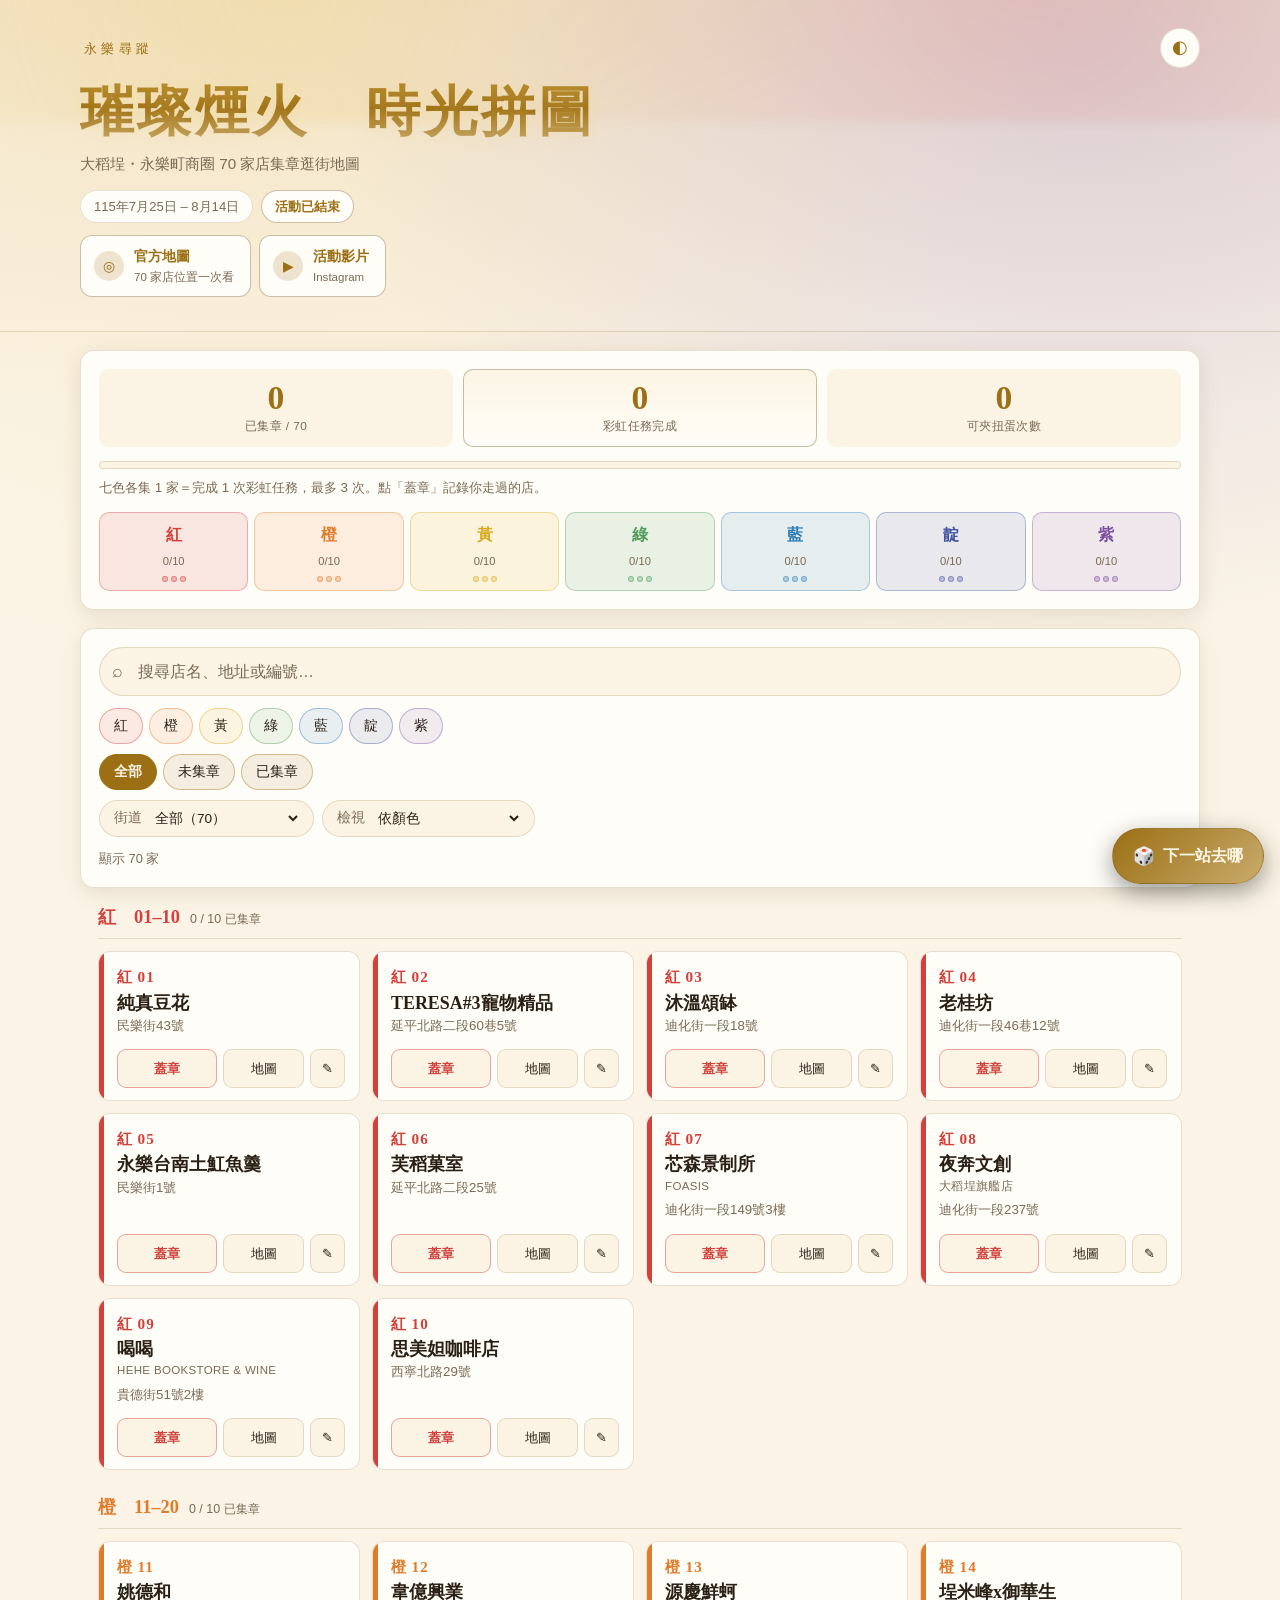
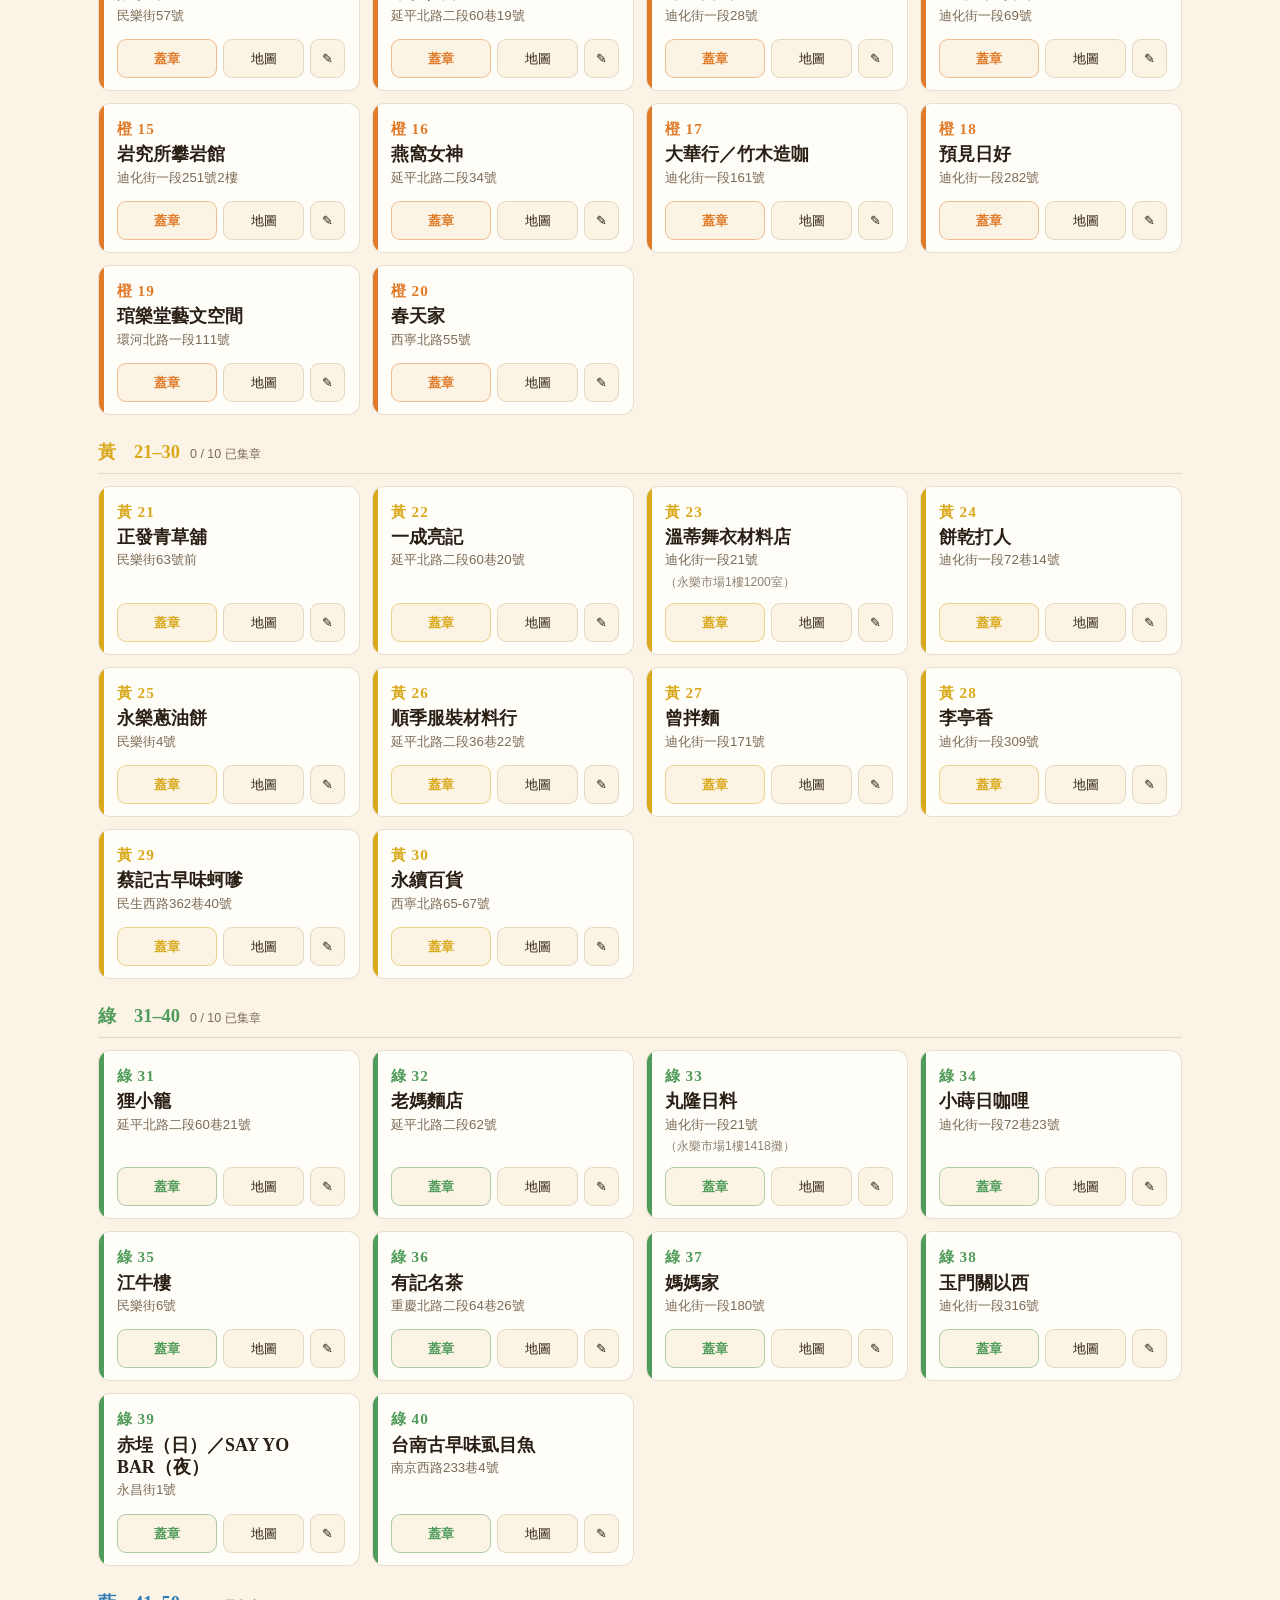
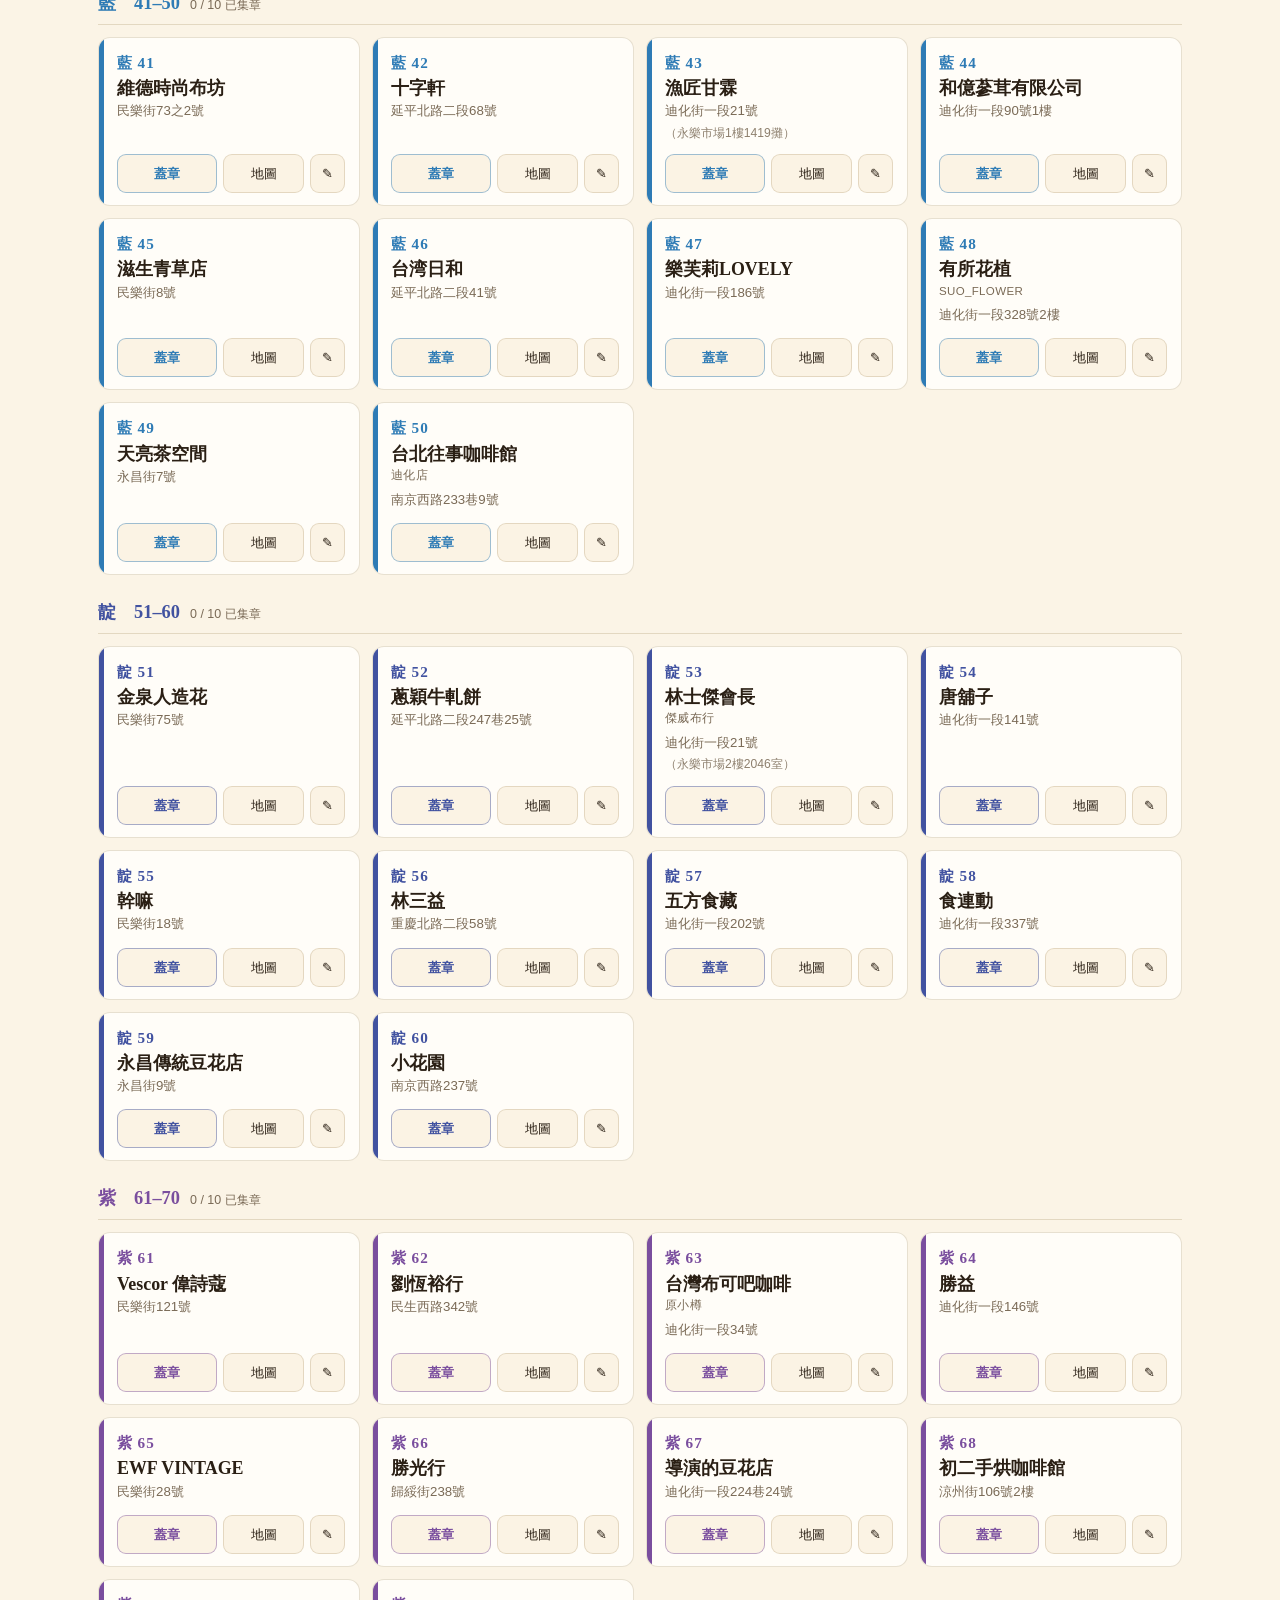
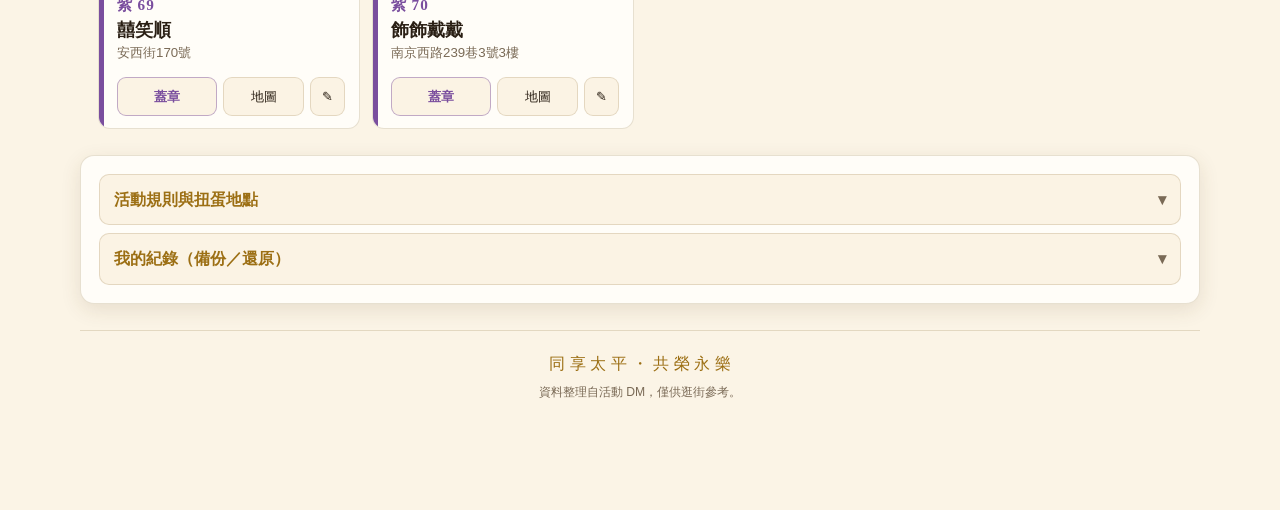
==== index.html @ d5e0bc5a "Add files via upload" ====
<!doctype html>
<html lang="zh-Hant">
<head>
<meta charset="utf-8">
<meta name="viewport" content="width=device-width, initial-scale=1, viewport-fit=cover">
<title>璀璨煙火・時光拼圖｜大稻埕永樂町逛街地圖</title>
<meta name="description" content="永樂町商圈「璀璨煙火・時光拼圖」70 家店集章活動的逛街助手：依顏色與街道找店、規劃路線、記錄集章進度與彩虹任務。">
<meta name="theme-color" content="#101736">
<link rel="manifest" href="manifest.json">
<link rel="icon" href="icons/icon-192.png" sizes="192x192" type="image/png">
<link rel="apple-touch-icon" href="icons/apple-touch-icon.png">
<meta name="apple-mobile-web-app-capable" content="yes">
<meta name="apple-mobile-web-app-title" content="永樂逛街">
<meta name="apple-mobile-web-app-status-bar-style" content="black-translucent">
<link rel="stylesheet" href="styles.css">
</head>
<body>

<a class="skip-link" href="#board">跳到店家列表</a>

<header class="hero">
  <div class="hero__glow" aria-hidden="true"></div>
  <div class="hero__inner">
    <div class="hero__top">
      <p class="hero__kicker" id="kicker">永樂尋蹤</p>
      <button class="icon-btn" id="themeToggle" type="button" aria-label="切換亮／暗色">
        <span class="icon-btn__glyph" aria-hidden="true">◐</span>
      </button>
    </div>

    <h1 class="hero__title">璀璨煙火<span class="hero__dot">・</span>時光拼圖</h1>
    <p class="hero__sub">大稻埕・永樂町商圈 70 家店集章逛街地圖</p>

    <div class="hero__meta">
      <span class="pill" id="dateRange">115年7月25日 – 8月14日</span>
      <span class="pill pill--accent" id="countdown">活動進行中</span>
    </div>

    <div class="hero__links">
      <a class="link-btn" id="linkMap" href="#" target="_blank" rel="noopener noreferrer">
        <span class="link-btn__icon" aria-hidden="true">◎</span>
        <span>
          <strong>官方地圖</strong>
          <small>70 家店位置一次看</small>
        </span>
      </a>
      <a class="link-btn" id="linkVideo" href="#" target="_blank" rel="noopener noreferrer">
        <span class="link-btn__icon" aria-hidden="true">▶</span>
        <span>
          <strong>活動影片</strong>
          <small>Instagram</small>
        </span>
      </a>
    </div>
  </div>
</header>

<!-- ── 進度儀表 ───────────────────────────────────────── -->
<section class="panel progress" aria-labelledby="progressHeading">
  <h2 class="sr-only" id="progressHeading">集章進度</h2>

  <div class="progress__stats">
    <div class="stat">
      <span class="stat__num" id="statStamps">0</span>
      <span class="stat__label">已集章 / 70</span>
    </div>
    <div class="stat stat--hero">
      <span class="stat__num" id="statRounds">0</span>
      <span class="stat__label">彩虹任務完成</span>
    </div>
    <div class="stat">
      <span class="stat__num" id="statGacha">0</span>
      <span class="stat__label">可夾扭蛋次數</span>
    </div>
  </div>

  <div class="bar" role="img" aria-label="總集章進度" id="totalBarWrap">
    <div class="bar__fill" id="totalBar"></div>
  </div>

  <p class="progress__hint" id="nextHint">七色各集 1 家＝完成 1 次彩虹任務，最多 3 次。</p>

  <ul class="rainbow" id="rainbow"></ul>
</section>

<!-- ── 工具列 ─────────────────────────────────────────── -->
<section class="panel toolbar" aria-label="篩選與檢視">
  <div class="search">
    <span class="search__icon" aria-hidden="true">⌕</span>
    <input type="search" id="search" placeholder="搜尋店名、地址或編號…" autocomplete="off" aria-label="搜尋店家">
    <button class="search__clear" id="searchClear" type="button" aria-label="清除搜尋" hidden>×</button>
  </div>

  <div class="filters">
    <div class="chips" id="colorChips" role="group" aria-label="顏色篩選"></div>

    <div class="chips chips--status" role="group" aria-label="狀態篩選">
      <button class="chip chip--status is-on" data-status="all" type="button">全部</button>
      <button class="chip chip--status" data-status="todo" type="button">未集章</button>
      <button class="chip chip--status" data-status="done" type="button">已集章</button>
    </div>

    <div class="selects">
      <label class="select">
        <span class="select__label">街道</span>
        <select id="streetSelect" aria-label="街道篩選"></select>
      </label>
      <label class="select">
        <span class="select__label">檢視</span>
        <select id="viewSelect" aria-label="檢視方式">
          <option value="color">依顏色</option>
          <option value="route">依街道（走路順序）</option>
          <option value="number">依編號</option>
        </select>
      </label>
    </div>
  </div>

  <p class="toolbar__count" id="resultCount"></p>
</section>

<main id="board" class="board"></main>

<!-- ── 活動資訊 ───────────────────────────────────────── -->
<section class="panel info">
  <details class="details" id="rulesDetails">
    <summary class="details__summary">
      <span>活動規則與扭蛋地點</span>
      <span class="details__arrow" aria-hidden="true">▾</span>
    </summary>
    <div class="details__body">
      <div class="callout">
        <p class="callout__title">扭蛋地點</p>
        <p><a class="callout__link" id="gachaPlace" href="#" target="_blank" rel="noopener noreferrer"></a></p>
        <p class="callout__muted" id="gachaHours"></p>
      </div>
      <ol class="rules" id="rulesList"></ol>
      <p class="info__credit">
        主辦：<span id="organizer"></span>　指導單位：<span id="advisor"></span><br>
        本站為非官方逛街輔助工具，活動規則以官方 DM 及主辦單位公告為準。
      </p>
    </div>
  </details>

  <details class="details">
    <summary class="details__summary">
      <span>我的紀錄（備份／還原）</span>
      <span class="details__arrow" aria-hidden="true">▾</span>
    </summary>
    <div class="details__body">
      <p class="callout__muted">集章紀錄與筆記只存在這台裝置的瀏覽器裡。換手機或清快取前記得備份。</p>
      <div class="btn-row">
        <button class="btn" id="exportBtn" type="button">匯出備份</button>
        <button class="btn" id="importBtn" type="button">還原備份</button>
        <button class="btn btn--danger" id="resetBtn" type="button">全部清除</button>
      </div>
      <input type="file" id="importFile" accept="application/json,.json" hidden>
    </div>
  </details>
</section>

<footer class="footer">
  <p>同享太平・共榮永樂</p>
  <p class="footer__muted">資料整理自活動 DM，僅供逛街參考。</p>
</footer>

<!-- 浮動：下一站推薦 -->
<button class="fab" id="nextStopBtn" type="button">
  <span class="fab__icon" aria-hidden="true">🎲</span>
  <span class="fab__text">下一站去哪</span>
</button>

<div class="toast" id="toast" role="status" aria-live="polite"></div>

<script src="data.js"></script>
<script src="app.js"></script>
</body>
</html>
---- styles.css ----
/* ══════════════════════════════════════════════════════════
   璀璨煙火・時光拼圖 — 逛街地圖
   夜空 × 燙金，呼應活動 DM；亮色模式供白天街上閱讀
   ══════════════════════════════════════════════════════════ */

:root {
  --gold: #e8c46a;
  --gold-soft: #f0d89a;
  --gold-dim: #9a7f3f;

  --bg: #0b0f24;
  --bg-2: #131a3c;
  --surface: rgba(255, 255, 255, 0.05);
  --surface-2: rgba(255, 255, 255, 0.08);
  --border: rgba(232, 196, 106, 0.2);
  --border-strong: rgba(232, 196, 106, 0.45);
  --text: #f3eddf;
  --muted: #a5a3bd;
  --shadow: 0 10px 30px rgba(0, 0, 0, 0.45);
  --danger: #e2665c;

  --serif: "Noto Serif TC", "Songti TC", "Source Han Serif TC", "PingFang TC",
           "Microsoft JhengHei", serif;
  --sans: "PingFang TC", "Noto Sans TC", "Microsoft JhengHei",
          -apple-system, BlinkMacSystemFont, "Segoe UI", sans-serif;

  --radius: 14px;
  --maxw: 1120px;
}

[data-theme="light"] {
  --gold: #9c6f14;
  --gold-soft: #b98f2e;
  --gold-dim: #c8ab6b;

  --bg: #fbf4e6;
  --bg-2: #f5e9d2;
  --surface: #fffdf8;
  --surface-2: #fbf3e4;
  --border: rgba(120, 88, 30, 0.18);
  --border-strong: rgba(120, 88, 30, 0.38);
  --text: #2a1f14;
  --muted: #7a6a56;
  --shadow: 0 6px 20px rgba(90, 66, 25, 0.12);
  --danger: #b8382e;
}

* { box-sizing: border-box; }

html { -webkit-text-size-adjust: 100%; }

body {
  margin: 0;
  padding: 0 0 calc(88px + env(safe-area-inset-bottom));
  background: var(--bg);
  color: var(--text);
  font-family: var(--sans);
  line-height: 1.6;
  -webkit-font-smoothing: antialiased;
}

/* 夜空底：暗色才加星點漸層 */
body::before {
  content: "";
  position: fixed;
  inset: 0;
  z-index: -1;
  background:
    radial-gradient(ellipse at 20% -10%, rgba(232, 196, 106, 0.16), transparent 55%),
    radial-gradient(ellipse at 85% 5%, rgba(120, 90, 200, 0.2), transparent 50%),
    linear-gradient(180deg, var(--bg-2), var(--bg) 45%);
}

h1, h2, h3 { font-family: var(--serif); font-weight: 700; line-height: 1.25; }

button, input, select { font: inherit; color: inherit; }

.sr-only {
  position: absolute; width: 1px; height: 1px;
  padding: 0; margin: -1px; overflow: hidden;
  clip: rect(0 0 0 0); white-space: nowrap; border: 0;
}

.skip-link {
  position: absolute; left: -9999px;
  background: var(--gold); color: #1a1206;
  padding: 10px 16px; border-radius: 0 0 8px 0; z-index: 100;
}
.skip-link:focus { left: 0; top: 0; }

:focus-visible {
  outline: 2px solid var(--gold);
  outline-offset: 2px;
}

/* ── Hero ─────────────────────────────────────────────── */
.hero {
  position: relative;
  overflow: hidden;
  padding: 28px 20px 34px;
  border-bottom: 1px solid var(--border);
}

.hero__glow {
  position: absolute;
  inset: -60% -20% auto;
  height: 320px;
  background:
    radial-gradient(circle at 30% 60%, rgba(232, 196, 106, 0.22), transparent 42%),
    radial-gradient(circle at 72% 45%, rgba(226, 102, 92, 0.18), transparent 40%);
  filter: blur(6px);
  pointer-events: none;
}

.hero__inner {
  position: relative;
  max-width: var(--maxw);
  margin: 0 auto;
}

.hero__top {
  display: flex;
  align-items: center;
  justify-content: space-between;
  gap: 12px;
}

.hero__kicker {
  margin: 0;
  font-family: var(--serif);
  font-size: 0.82rem;
  letter-spacing: 0.32em;
  color: var(--gold);
  text-indent: 0.32em;
}

.icon-btn {
  width: 40px; height: 40px;
  display: grid; place-items: center;
  border-radius: 50%;
  border: 1px solid var(--border);
  background: var(--surface);
  color: var(--gold);
  cursor: pointer;
  transition: transform 0.15s, background 0.15s;
}
.icon-btn:hover { background: var(--surface-2); transform: rotate(-15deg); }
.icon-btn__glyph { font-size: 1.1rem; line-height: 1; }

.hero__title {
  margin: 10px 0 6px;
  font-size: clamp(2rem, 8vw, 3.4rem);
  letter-spacing: 0.06em;
  background: linear-gradient(180deg, var(--gold-soft), var(--gold) 45%, var(--gold-dim));
  -webkit-background-clip: text;
  background-clip: text;
  color: transparent;
  text-shadow: 0 2px 16px rgba(232, 196, 106, 0.18);
}
.hero__dot { opacity: 0.8; }

.hero__sub {
  margin: 0 0 14px;
  color: var(--muted);
  font-size: 0.95rem;
}

.hero__meta { display: flex; flex-wrap: wrap; gap: 8px; }

.pill {
  display: inline-block;
  padding: 5px 13px;
  border-radius: 999px;
  border: 1px solid var(--border);
  background: var(--surface);
  font-size: 0.82rem;
  color: var(--muted);
}
.pill--accent {
  border-color: var(--border-strong);
  color: var(--gold);
  font-weight: 600;
}

/* 官方影片／地圖入口 */
.hero__links {
  display: flex;
  flex-wrap: wrap;
  gap: 8px;
  margin-top: 12px;
}

.link-btn {
  display: flex;
  align-items: center;
  gap: 10px;
  padding: 9px 16px 9px 13px;
  border-radius: 12px;
  border: 1px solid var(--border-strong);
  background: var(--surface);
  color: var(--text);
  text-decoration: none;
  transition: background 0.15s, transform 0.15s;
}
.link-btn:hover {
  background: color-mix(in srgb, var(--gold) 14%, var(--surface));
  transform: translateY(-1px);
}
.link-btn__icon {
  display: grid;
  place-items: center;
  width: 30px; height: 30px;
  border-radius: 50%;
  background: color-mix(in srgb, var(--gold) 18%, transparent);
  color: var(--gold);
  font-size: 0.9rem;
}
.link-btn strong {
  display: block;
  font-size: 0.9rem;
  font-weight: 600;
  color: var(--gold);
}
.link-btn small {
  display: block;
  font-size: 0.72rem;
  color: var(--muted);
}

/* ── 面板通用 ─────────────────────────────────────────── */
.panel {
  max-width: var(--maxw);
  margin: 18px auto;
  padding: 18px;
  background: var(--surface);
  border: 1px solid var(--border);
  border-radius: var(--radius);
  box-shadow: var(--shadow);
  backdrop-filter: blur(8px);
}

/* ── 進度儀表 ─────────────────────────────────────────── */
.progress__stats {
  display: grid;
  grid-template-columns: repeat(3, 1fr);
  gap: 10px;
  text-align: center;
}

.stat {
  padding: 10px 6px;
  border-radius: 10px;
  background: var(--surface-2);
  border: 1px solid transparent;
}
.stat--hero {
  border-color: var(--border-strong);
  background: linear-gradient(180deg, rgba(232, 196, 106, 0.14), transparent);
}

.stat__num {
  display: block;
  font-family: var(--serif);
  font-size: clamp(1.6rem, 6vw, 2.1rem);
  font-weight: 700;
  color: var(--gold);
  line-height: 1.1;
  font-variant-numeric: tabular-nums;
}
.stat__label {
  display: block;
  font-size: 0.74rem;
  color: var(--muted);
  letter-spacing: 0.04em;
}

.bar {
  margin: 14px 0 8px;
  height: 8px;
  border-radius: 999px;
  background: var(--surface-2);
  overflow: hidden;
  border: 1px solid var(--border);
}
.bar__fill {
  height: 100%;
  width: 0;
  border-radius: 999px;
  background: linear-gradient(90deg,
    #d2413c, #e07b2a, #d9a91b, #4f9b5a, #2e7bb5, #4152a0, #7a4e9e);
  transition: width 0.45s cubic-bezier(0.22, 1, 0.36, 1);
}

.progress__hint {
  margin: 0 0 14px;
  font-size: 0.84rem;
  color: var(--muted);
}
.progress__hint strong { color: var(--gold); font-weight: 600; }

.rainbow {
  display: grid;
  grid-template-columns: repeat(7, 1fr);
  gap: 6px;
  margin: 0;
  padding: 0;
  list-style: none;
}

.rb {
  --c: var(--gold);
  display: flex;
  flex-direction: column;
  align-items: center;
  gap: 5px;
  padding: 9px 2px 8px;
  border-radius: 10px;
  background: color-mix(in srgb, var(--c) 12%, transparent);
  border: 1px solid color-mix(in srgb, var(--c) 35%, transparent);
  cursor: pointer;
  transition: transform 0.15s, box-shadow 0.15s;
}
.rb:hover { transform: translateY(-2px); }
.rb.is-active {
  box-shadow: 0 0 0 2px var(--c) inset;
}

.rb__label {
  font-family: var(--serif);
  font-size: 1rem;
  font-weight: 700;
  color: var(--c);
  filter: brightness(1.25);
}
[data-theme="light"] .rb__label { filter: none; }

.rb__count {
  font-size: 0.7rem;
  color: var(--muted);
  font-variant-numeric: tabular-nums;
}

.rb__dots { display: flex; gap: 3px; }
.rb__dot {
  width: 6px; height: 6px;
  border-radius: 50%;
  background: color-mix(in srgb, var(--c) 28%, transparent);
  border: 1px solid color-mix(in srgb, var(--c) 45%, transparent);
}
.rb__dot.is-on {
  background: var(--c);
  box-shadow: 0 0 6px color-mix(in srgb, var(--c) 70%, transparent);
}

/* ── 工具列 ───────────────────────────────────────────── */
.toolbar { display: grid; gap: 12px; }

.search {
  position: relative;
  display: flex;
  align-items: center;
}
.search__icon {
  position: absolute; left: 13px;
  color: var(--muted); font-size: 1.1rem;
  pointer-events: none;
}
.search input {
  width: 100%;
  padding: 11px 40px 11px 38px;
  border-radius: 999px;
  border: 1px solid var(--border);
  background: var(--surface-2);
  color: var(--text);
}
.search input::placeholder { color: var(--muted); }
.search input:focus { outline: none; border-color: var(--border-strong); }
.search__clear {
  position: absolute; right: 8px;
  width: 28px; height: 28px;
  border: 0; border-radius: 50%;
  background: transparent;
  color: var(--muted);
  font-size: 1.3rem; line-height: 1;
  cursor: pointer;
}
.search__clear:hover { background: var(--surface-2); color: var(--text); }

.filters { display: grid; gap: 10px; }

.chips { display: flex; flex-wrap: wrap; gap: 6px; }

.chip {
  --c: var(--gold);
  padding: 6px 14px;
  border-radius: 999px;
  border: 1px solid color-mix(in srgb, var(--c) 40%, transparent);
  background: color-mix(in srgb, var(--c) 10%, transparent);
  color: var(--text);
  font-size: 0.85rem;
  cursor: pointer;
  transition: background 0.15s, transform 0.1s;
}
.chip:active { transform: scale(0.96); }
.chip.is-on {
  background: var(--c);
  border-color: var(--c);
  color: var(--ink, #fff);
  font-weight: 600;
}

/* 狀態 chip 用金色底：暗色模式金色亮 → 深字；亮色模式金色深 → 淺字 */
.chip--status { --c: var(--gold); }
.chip--status.is-on { color: #241a08; }
[data-theme="light"] .chip--status.is-on { color: #fff8e8; }

.selects { display: flex; flex-wrap: wrap; gap: 8px; }

.select {
  display: flex;
  align-items: center;
  gap: 7px;
  padding: 5px 12px 5px 14px;
  border-radius: 999px;
  border: 1px solid var(--border);
  background: var(--surface-2);
  font-size: 0.85rem;
}
.select__label { color: var(--muted); white-space: nowrap; }
.select select {
  border: 0;
  background: transparent;
  padding: 4px 2px;
  cursor: pointer;
  max-width: 46vw;
}
.select select:focus { outline: none; }
.select option { background: var(--bg-2); color: var(--text); }

.toolbar__count {
  margin: 0;
  font-size: 0.8rem;
  color: var(--muted);
}

/* ── 店家看板 ─────────────────────────────────────────── */
.board {
  max-width: var(--maxw);
  margin: 0 auto;
  padding: 0 18px;
}

.group { margin-bottom: 26px; }

.group__head {
  --c: var(--gold);
  display: flex;
  align-items: baseline;
  gap: 10px;
  margin: 0 0 12px;
  padding-bottom: 8px;
  border-bottom: 1px solid var(--border);
}
.group__title {
  margin: 0;
  font-size: 1.15rem;
  color: var(--c);
  filter: brightness(1.2);
}
[data-theme="light"] .group__title { filter: none; }
.group__meta {
  font-size: 0.78rem;
  color: var(--muted);
  font-variant-numeric: tabular-nums;
}

.cards {
  display: grid;
  grid-template-columns: repeat(auto-fill, minmax(232px, 1fr));
  gap: 12px;
}

.card {
  --c: var(--gold);
  position: relative;
  display: flex;
  flex-direction: column;
  padding: 13px 14px 12px 18px;
  border-radius: 12px;
  background: var(--surface);
  border: 1px solid var(--border);
  overflow: hidden;
  transition: transform 0.15s, border-color 0.15s, box-shadow 0.15s;
}
.card::before {
  content: "";
  position: absolute;
  left: 0; top: 0; bottom: 0;
  width: 5px;
  background: var(--c);
}
.card:hover {
  transform: translateY(-2px);
  border-color: color-mix(in srgb, var(--c) 55%, transparent);
  box-shadow: var(--shadow);
}

.card.is-done {
  border-color: var(--border-strong);
  background: linear-gradient(135deg,
    color-mix(in srgb, var(--gold) 12%, transparent), var(--surface) 60%);
}
.card.is-done .card__name { color: var(--gold); }

/* 已集章的印章戳記 */
.card__stamp {
  position: absolute;
  top: 8px; right: 8px;
  width: 52px; height: 52px;
  display: grid;
  place-items: center;
  border: 2px solid var(--danger);
  border-radius: 50%;
  color: var(--danger);
  font-family: var(--serif);
  font-size: 0.9rem;
  font-weight: 700;
  letter-spacing: 0.02em;
  transform: rotate(-14deg);
  opacity: 0;
  pointer-events: none;
  transition: opacity 0.25s, transform 0.25s;
}
.card.is-done .card__stamp {
  opacity: 0.82;
  transform: rotate(-14deg) scale(1);
}
/* 只有剛蓋下去的那張才播動畫，避免重繪時整片印章亂跳 */
.card.is-done.is-fresh .card__stamp {
  animation: stamp 0.32s cubic-bezier(0.3, 1.6, 0.5, 1);
}
@keyframes stamp {
  0%   { opacity: 0; transform: rotate(-14deg) scale(2.1); }
  60%  { opacity: 0.95; transform: rotate(-14deg) scale(0.92); }
  100% { opacity: 0.82; transform: rotate(-14deg) scale(1); }
}

.card__no {
  font-family: var(--serif);
  font-size: 0.95rem;
  font-weight: 700;
  color: var(--c);
  filter: brightness(1.25);
  letter-spacing: 0.06em;
  font-variant-numeric: tabular-nums;
}
[data-theme="light"] .card__no { filter: none; }

.card__name {
  margin: 2px 0 1px;
  font-family: var(--serif);
  font-size: 1.12rem;
  font-weight: 700;
  padding-right: 46px;
}
.card__sub {
  font-size: 0.72rem;
  color: var(--muted);
  letter-spacing: 0.03em;
  margin-bottom: 4px;
}
.card__addr {
  font-size: 0.83rem;
  color: var(--muted);
  margin: 0 0 2px;
}
.card__place {
  font-size: 0.76rem;
  color: var(--muted);
  opacity: 0.85;
}

.card__note {
  margin-top: 8px;
  padding: 7px 9px;
  border-radius: 8px;
  background: var(--surface-2);
  border: 1px dashed var(--border);
  font-size: 0.8rem;
  white-space: pre-wrap;
  word-break: break-word;
}

.card__actions {
  display: flex;
  gap: 6px;
  margin-top: auto;
  padding-top: 11px;
}

.act {
  flex: 1;
  padding: 8px 6px;
  border-radius: 9px;
  border: 1px solid var(--border);
  background: var(--surface-2);
  color: var(--text);
  font-size: 0.82rem;
  cursor: pointer;
  white-space: nowrap;
  text-align: center;
  text-decoration: none;
  transition: background 0.15s, border-color 0.15s;
}
.act:hover { background: color-mix(in srgb, var(--gold) 16%, var(--surface-2)); }
.act--icon { flex: 0 0 auto; padding: 8px 11px; }

.act--toggle {
  flex: 1.3;
  font-weight: 600;
  border-color: color-mix(in srgb, var(--c) 45%, transparent);
  color: var(--c);
  filter: brightness(1.15);
}
[data-theme="light"] .act--toggle { filter: none; }
.card.is-done .act--toggle {
  background: var(--gold);
  border-color: var(--gold);
  color: #241a08;
  filter: none;
}

.empty {
  padding: 46px 20px;
  text-align: center;
  color: var(--muted);
}
.empty__icon { font-size: 2.4rem; display: block; margin-bottom: 10px; opacity: 0.7; }

/* ── 活動資訊 ─────────────────────────────────────────── */
.info { display: grid; gap: 8px; }

.details {
  border: 1px solid var(--border);
  border-radius: 10px;
  background: var(--surface-2);
  overflow: hidden;
}
.details__summary {
  display: flex;
  align-items: center;
  justify-content: space-between;
  gap: 10px;
  padding: 12px 14px;
  cursor: pointer;
  font-family: var(--serif);
  font-weight: 700;
  color: var(--gold);
  list-style: none;
}
.details__summary::-webkit-details-marker { display: none; }
.details__arrow { transition: transform 0.2s; color: var(--muted); }
.details[open] .details__arrow { transform: rotate(180deg); }
.details__body { padding: 0 14px 16px; }

.callout {
  padding: 11px 13px;
  border-radius: 9px;
  border: 1px solid var(--border);
  background: var(--surface);
  margin-bottom: 12px;
}
.callout__title {
  margin: 0 0 3px;
  font-weight: 700;
  color: var(--gold);
  font-size: 0.88rem;
}
.callout p { margin: 0; font-size: 0.88rem; }
.callout__muted { color: var(--muted); font-size: 0.82rem; }
.callout__link {
  color: var(--gold);
  text-decoration: underline;
  text-underline-offset: 3px;
  text-decoration-color: var(--border-strong);
}
.callout__link:hover { text-decoration-color: var(--gold); }

.rules {
  margin: 0;
  padding-left: 1.25em;
  font-size: 0.86rem;
  color: var(--muted);
}
.rules li { margin-bottom: 7px; }

.info__credit {
  margin: 14px 0 0;
  font-size: 0.78rem;
  color: var(--muted);
  line-height: 1.7;
}

.btn-row { display: flex; flex-wrap: wrap; gap: 8px; margin-top: 10px; }

.btn {
  padding: 9px 16px;
  border-radius: 9px;
  border: 1px solid var(--border-strong);
  background: var(--surface);
  color: var(--gold);
  font-size: 0.86rem;
  cursor: pointer;
  transition: background 0.15s;
}
.btn:hover { background: color-mix(in srgb, var(--gold) 14%, var(--surface)); }
.btn--danger { color: var(--danger); border-color: color-mix(in srgb, var(--danger) 45%, transparent); }
.btn--danger:hover { background: color-mix(in srgb, var(--danger) 12%, transparent); }

/* ── 頁尾 ─────────────────────────────────────────────── */
.footer {
  max-width: var(--maxw);
  margin: 26px auto 0;
  padding: 20px;
  text-align: center;
  border-top: 1px solid var(--border);
}
.footer p {
  margin: 0;
  font-family: var(--serif);
  letter-spacing: 0.3em;
  color: var(--gold);
  text-indent: 0.3em;
}
.footer__muted {
  margin-top: 6px !important;
  font-family: var(--sans) !important;
  font-size: 0.76rem;
  letter-spacing: normal !important;
  text-indent: 0 !important;
  color: var(--muted) !important;
}

/* ── 浮動按鈕 / Toast ─────────────────────────────────── */
.fab {
  position: fixed;
  right: 16px;
  bottom: calc(16px + env(safe-area-inset-bottom));
  z-index: 40;
  display: flex;
  align-items: center;
  gap: 8px;
  padding: 13px 20px;
  border-radius: 999px;
  border: 1px solid var(--border-strong);
  background: linear-gradient(135deg, var(--gold), var(--gold-dim));
  color: #221806;
  font-weight: 700;
  box-shadow: 0 8px 24px rgba(0, 0, 0, 0.4);
  cursor: pointer;
  transition: transform 0.15s;
}
[data-theme="light"] .fab { color: #fff8e8; }
.fab:active { transform: scale(0.95); }
.fab__icon { font-size: 1.1rem; }

.toast {
  position: fixed;
  left: 50%;
  bottom: calc(86px + env(safe-area-inset-bottom));
  transform: translate(-50%, 16px);
  z-index: 50;
  max-width: min(92vw, 420px);
  padding: 11px 18px;
  border-radius: 999px;
  border: 1px solid var(--border-strong);
  background: var(--bg-2);
  color: var(--text);
  font-size: 0.86rem;
  text-align: center;
  box-shadow: var(--shadow);
  opacity: 0;
  pointer-events: none;
  transition: opacity 0.25s, transform 0.25s;
}
.toast.is-show { opacity: 1; transform: translate(-50%, 0); }

/* ── 高亮閃動（下一站推薦） ───────────────────────────── */
@keyframes spotlight {
  0%, 100% { box-shadow: 0 0 0 0 transparent; }
  30%      { box-shadow: 0 0 0 3px var(--gold), 0 0 26px color-mix(in srgb, var(--gold) 60%, transparent); }
}
.card.is-spotlight { animation: spotlight 1.5s ease-in-out 2; }

/* ── 響應式 ───────────────────────────────────────────── */
@media (max-width: 560px) {
  .panel { margin: 12px; padding: 14px; border-radius: 12px; }
  .board { padding: 0 12px; }
  .cards { grid-template-columns: repeat(auto-fill, minmax(158px, 1fr)); gap: 10px; }
  .card { padding: 11px 11px 10px 15px; }
  .card__name { font-size: 1rem; padding-right: 38px; }
  .card__stamp { width: 42px; height: 42px; font-size: 0.74rem; }
  .card__actions { flex-wrap: wrap; }
  .act { font-size: 0.78rem; padding: 7px 4px; }
  .act--icon { padding: 7px 9px; }
  .chip { padding: 6px 11px; }        /* 七色 chip 在窄螢幕仍排成一列 */
  .rainbow { gap: 4px; }
  .rb { padding: 7px 1px 6px; }
  .fab { padding: 11px 16px; font-size: 0.9rem; }
  .select select { max-width: 40vw; }
}

@media (prefers-reduced-motion: reduce) {
  *, *::before, *::after {
    animation-duration: 0.01ms !important;
    animation-iteration-count: 1 !important;
    transition-duration: 0.01ms !important;
  }
}

@media print {
  .toolbar, .fab, .toast, .icon-btn, .card__actions { display: none !important; }
  body { background: #fff; color: #000; padding: 0; }
  body::before { display: none; }
}
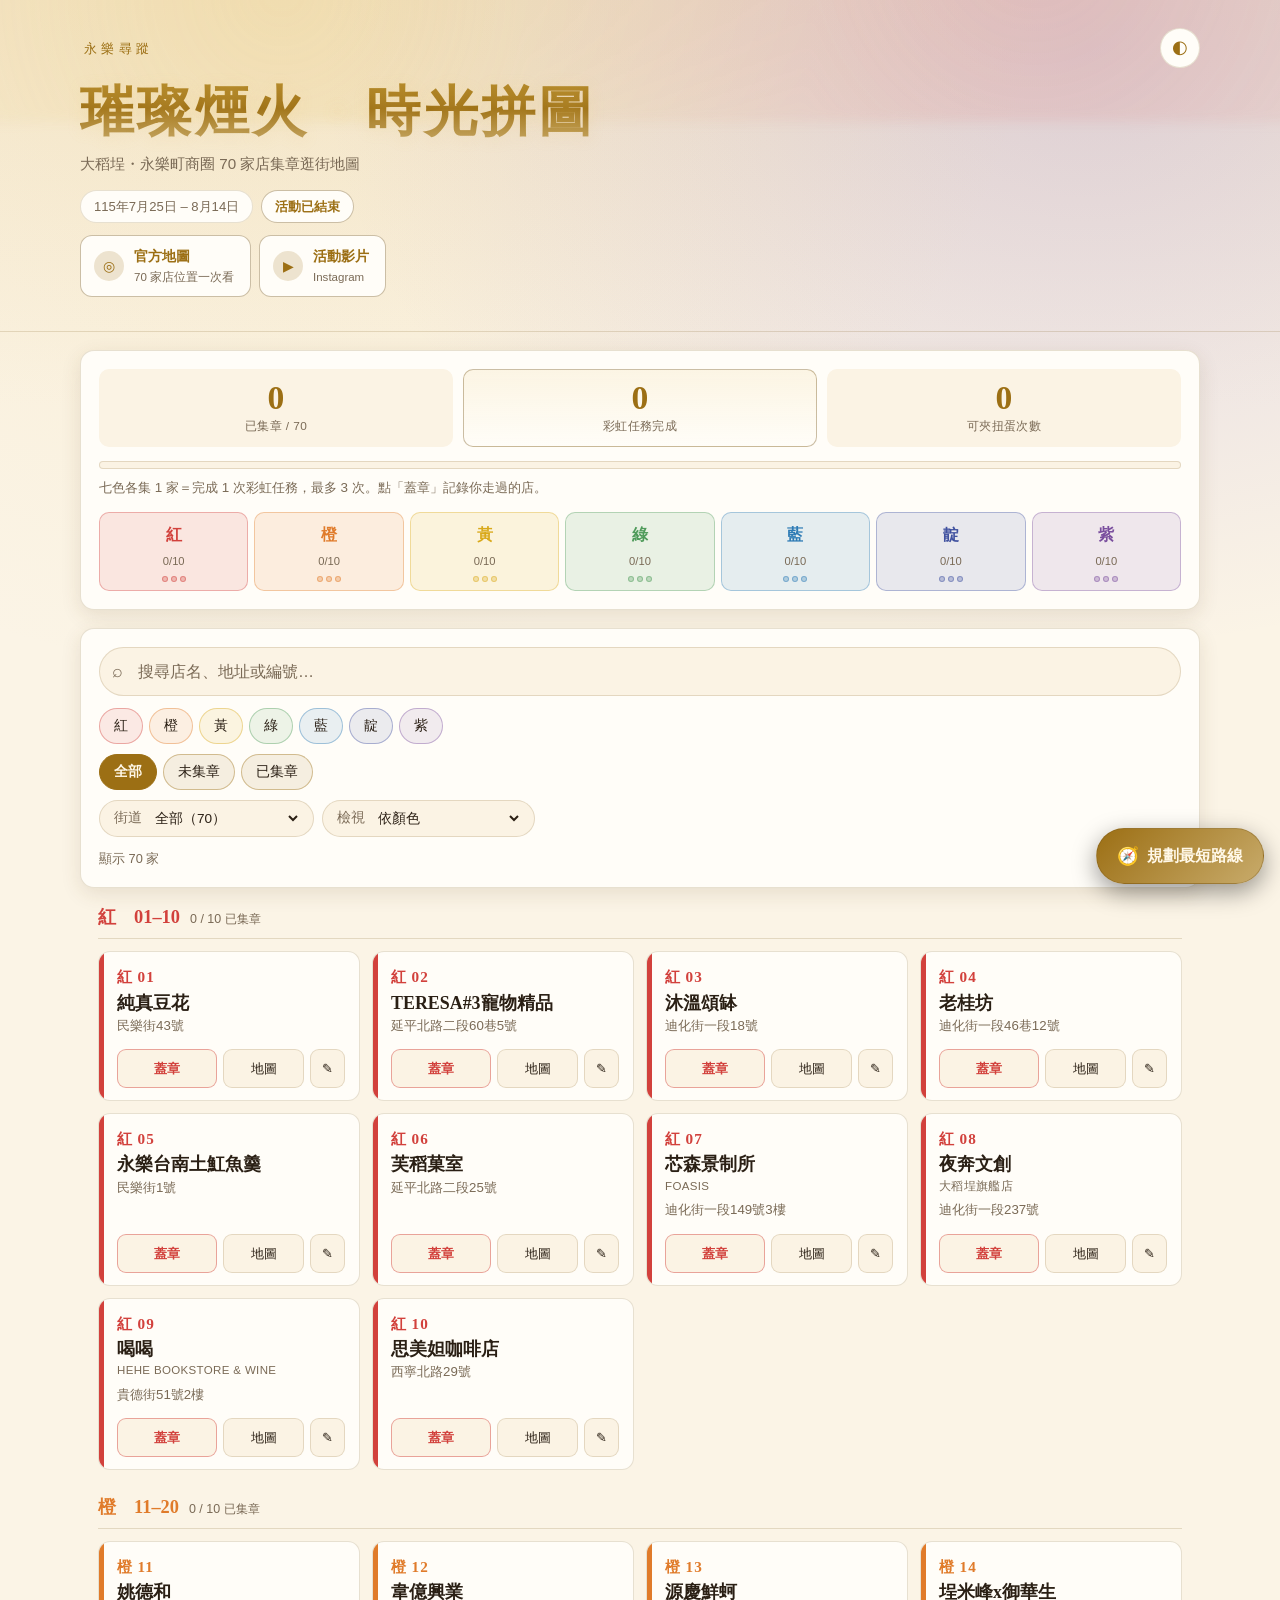
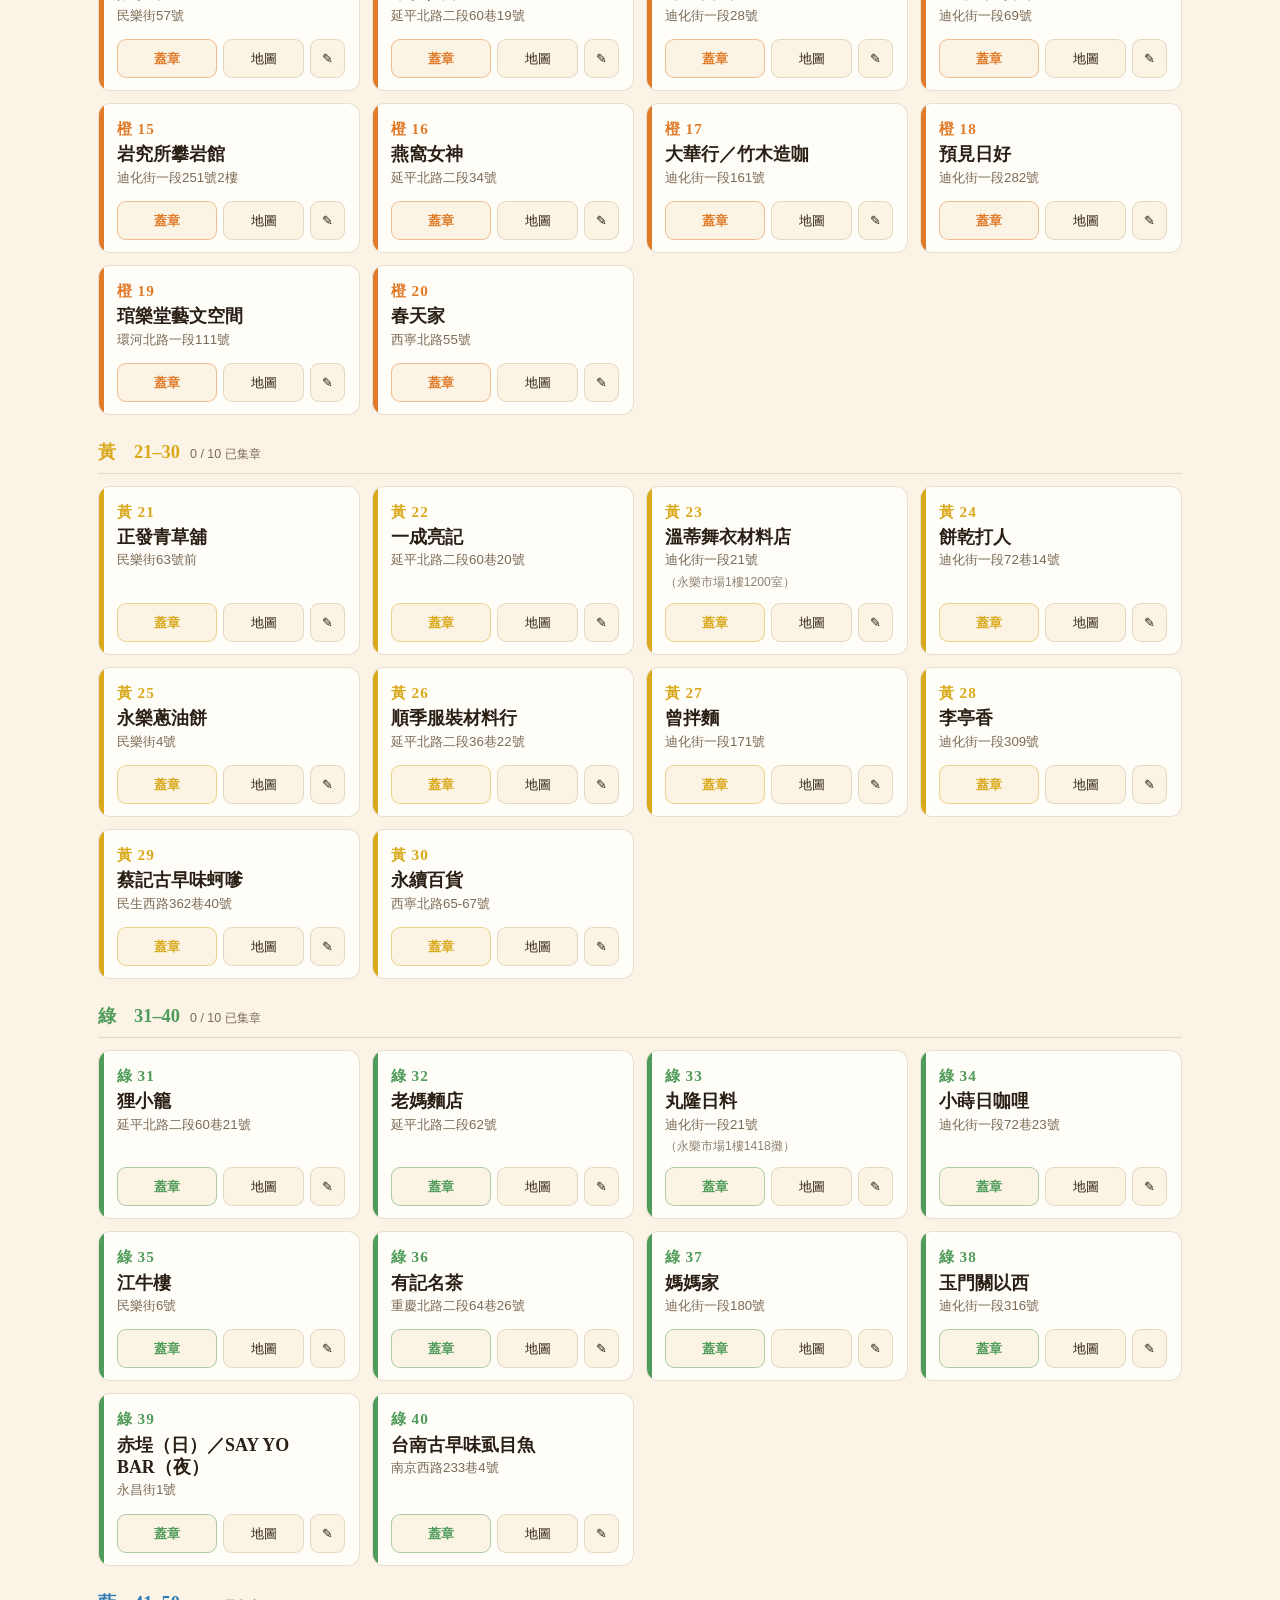
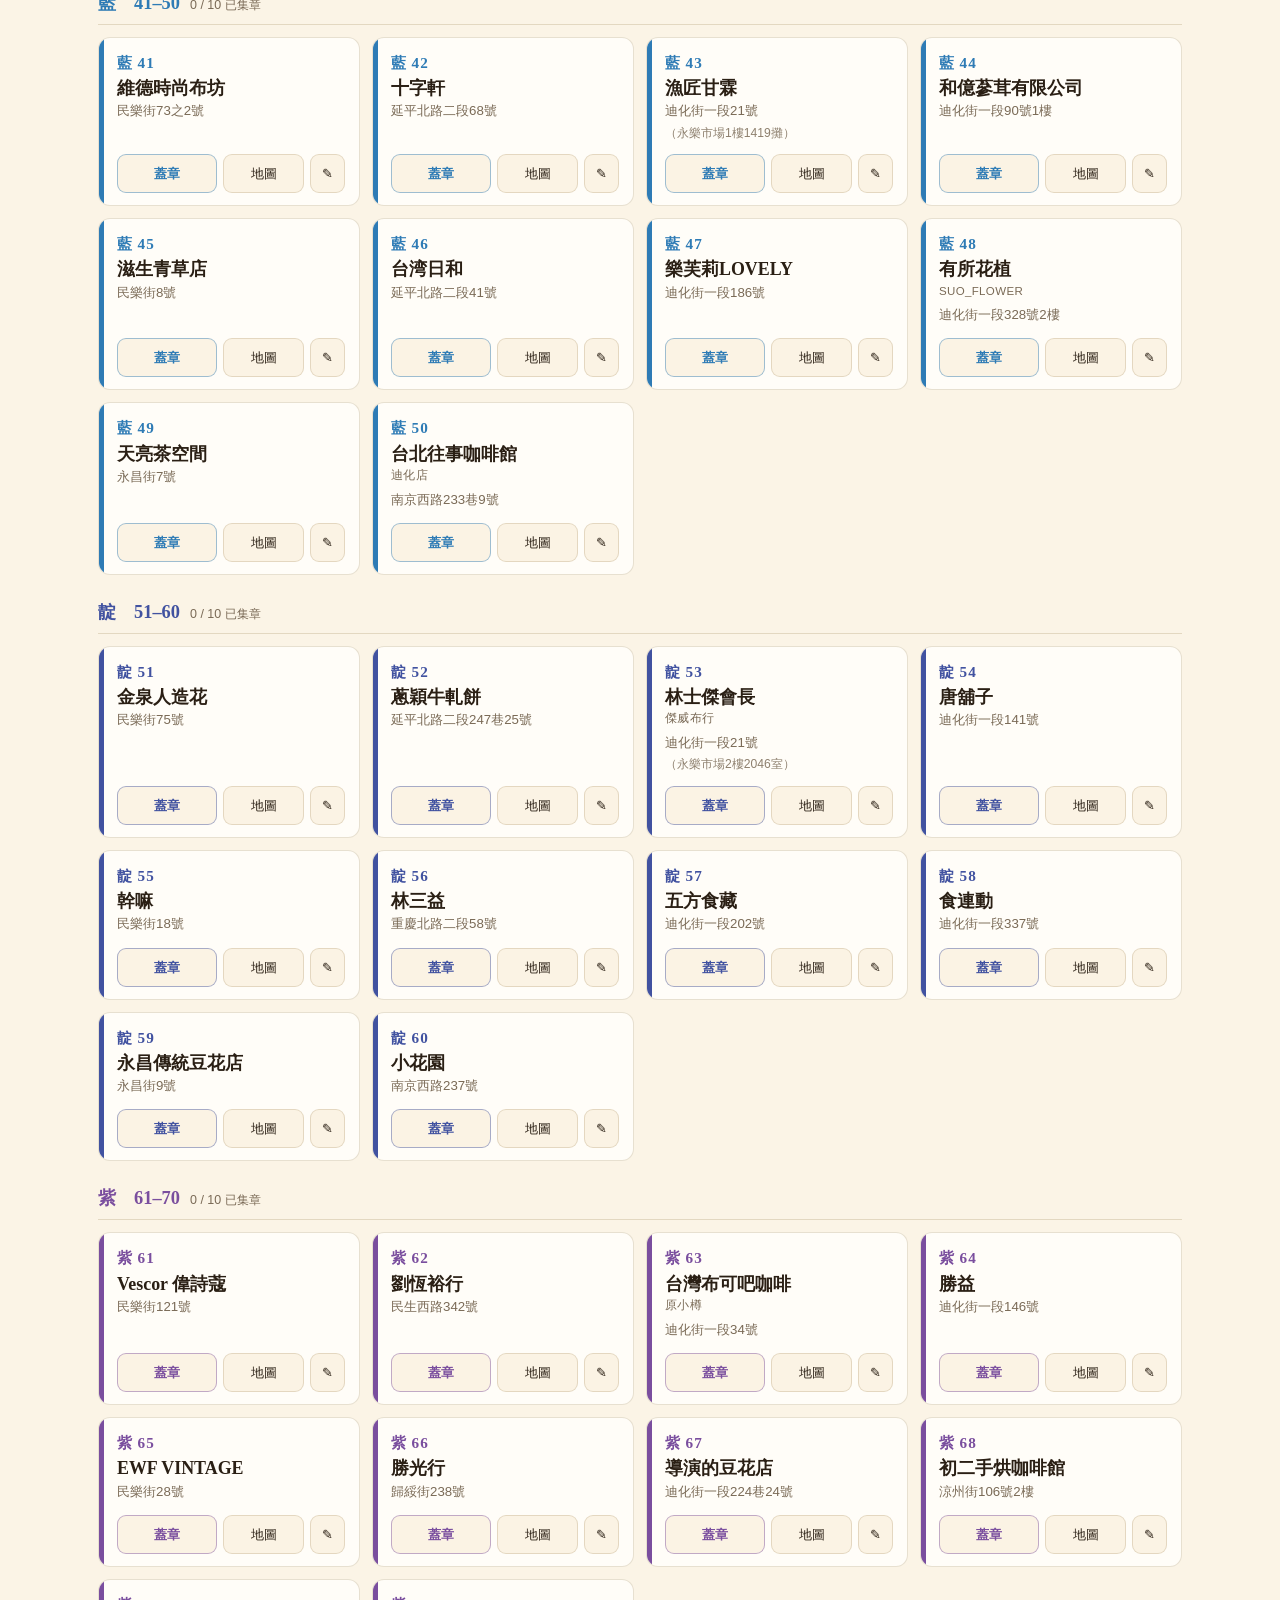
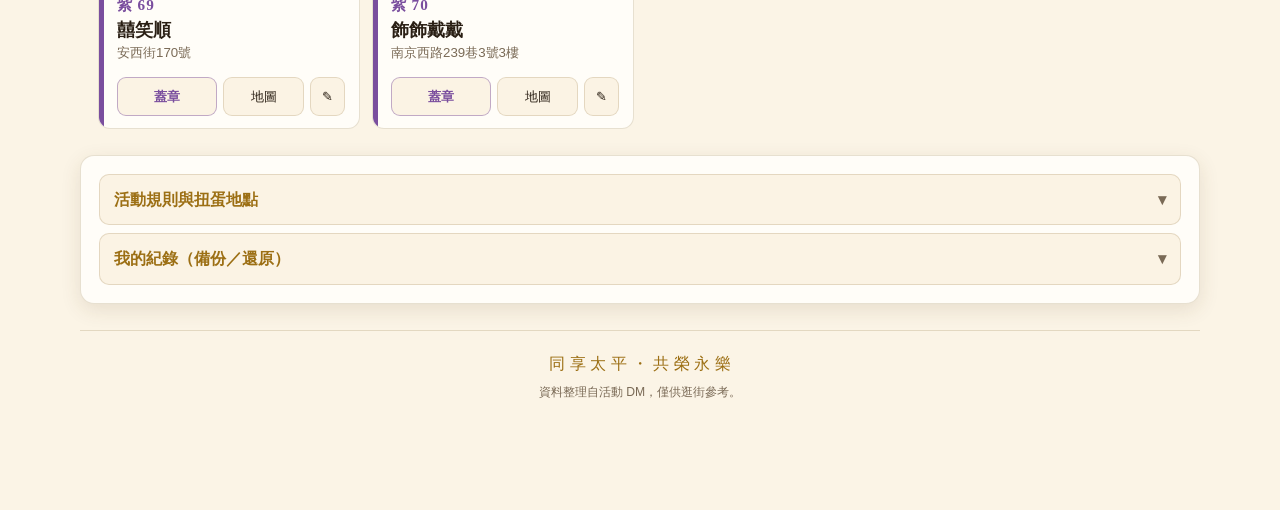
==== commit 3d5f7716: "Add files via upload" ====
--- a/index.html
+++ b/index.html
@@ -111,12 +111,32 @@
           <option value="color">依顏色</option>
           <option value="route">依街道（走路順序）</option>
           <option value="number">依編號</option>
+          <option value="near" id="nearOption" disabled>依距離（需定位）</option>
         </select>
       </label>
     </div>
   </div>
 
   <p class="toolbar__count" id="resultCount"></p>
+</section>
+
+<!-- ── 路線規劃結果 ───────────────────────────────────── -->
+<section class="panel plan" id="routePanel" hidden aria-labelledby="planTitle">
+  <div class="plan__head">
+    <h2 class="plan__title" id="planTitle">建議路線</h2>
+    <button class="icon-btn icon-btn--sm" id="planClose" type="button" aria-label="關閉路線建議">
+      <span class="icon-btn__glyph" aria-hidden="true">×</span>
+    </button>
+  </div>
+
+  <p class="plan__summary" id="planSummary"></p>
+  <ol class="plan__list" id="planList"></ol>
+
+  <div class="btn-row">
+    <a class="btn btn--primary" id="planNav" href="#" target="_blank" rel="noopener noreferrer">用 Google Maps 導航整條路線</a>
+    <button class="btn" id="planRefresh" type="button">重新定位</button>
+  </div>
+  <p class="plan__note" id="planNote"></p>
 </section>
 
 <main id="board" class="board"></main>
@@ -164,10 +184,10 @@
   <p class="footer__muted">資料整理自活動 DM，僅供逛街參考。</p>
 </footer>
 
-<!-- 浮動：下一站推薦 -->
+<!-- 浮動：規劃最短集滿路線 -->
 <button class="fab" id="nextStopBtn" type="button">
-  <span class="fab__icon" aria-hidden="true">🎲</span>
-  <span class="fab__text">下一站去哪</span>
+  <span class="fab__icon" aria-hidden="true">🧭</span>
+  <span class="fab__text">規劃最短路線</span>
 </button>
 
 <div class="toast" id="toast" role="status" aria-live="polite"></div>
--- a/styles.css
+++ b/styles.css
@@ -441,6 +441,122 @@
   margin: 0;
   font-size: 0.8rem;
   color: var(--muted);
+}
+
+/* ── 路線規劃面板 ─────────────────────────────────────── */
+.plan {
+  border-color: var(--border-strong);
+  background: linear-gradient(180deg,
+    color-mix(in srgb, var(--gold) 10%, transparent), var(--surface) 55%);
+}
+
+.plan__head {
+  display: flex;
+  align-items: flex-start;
+  justify-content: space-between;
+  gap: 10px;
+}
+
+.plan__title {
+  margin: 0;
+  font-size: 1.15rem;
+  color: var(--gold);
+}
+
+.icon-btn--sm { width: 30px; height: 30px; flex: 0 0 auto; }
+.icon-btn--sm:hover { transform: none; }
+
+.plan__summary {
+  margin: 4px 0 14px;
+  font-size: 0.88rem;
+  color: var(--muted);
+}
+.plan__summary strong { color: var(--text); font-weight: 700; }
+
+.plan__list { margin: 0; padding: 0; list-style: none; }
+
+.stop {
+  --c: var(--gold);
+  position: relative;
+  display: flex;
+  align-items: center;
+  gap: 12px;
+  padding: 7px 8px 7px 0;
+  border-radius: 10px;
+  cursor: pointer;
+  transition: background 0.15s;
+}
+.stop:hover { background: var(--surface-2); }
+
+/* 站與站之間的連接線，看起來像一條路 */
+.stop:not(:last-child)::after {
+  content: "";
+  position: absolute;
+  left: 14px;
+  top: 38px;
+  bottom: -8px;
+  width: 2px;
+  background: linear-gradient(180deg, color-mix(in srgb, var(--c) 70%, transparent), transparent);
+}
+
+.stop__no {
+  position: relative;
+  z-index: 1;
+  flex: 0 0 auto;
+  width: 30px; height: 30px;
+  display: grid;
+  place-items: center;
+  border-radius: 50%;
+  background: var(--c);
+  color: #fff;
+  font-family: var(--serif);
+  font-weight: 700;
+  font-size: 0.85rem;
+}
+
+.stop__body { flex: 1; min-width: 0; }
+
+.stop__name {
+  font-family: var(--serif);
+  font-weight: 700;
+  font-size: 0.98rem;
+  white-space: nowrap;
+  overflow: hidden;
+  text-overflow: ellipsis;
+}
+.stop__addr {
+  font-size: 0.76rem;
+  color: var(--muted);
+  white-space: nowrap;
+  overflow: hidden;
+  text-overflow: ellipsis;
+}
+
+.stop__dist {
+  flex: 0 0 auto;
+  font-size: 0.8rem;
+  color: var(--gold);
+  font-variant-numeric: tabular-nums;
+}
+
+.plan__note {
+  margin: 10px 0 0;
+  font-size: 0.74rem;
+  color: var(--muted);
+  line-height: 1.6;
+}
+
+.btn--primary {
+  background: linear-gradient(135deg, var(--gold), var(--gold-dim));
+  border-color: var(--gold);
+  color: #241a08;
+  font-weight: 700;
+  text-decoration: none;
+}
+[data-theme="light"] .btn--primary { color: #fff8e8; }
+.btn--primary:hover {
+  background: linear-gradient(135deg, var(--gold), var(--gold-dim));
+  filter: brightness(1.08);
 }
 
 /* ── 店家看板 ─────────────────────────────────────────── */
@@ -578,6 +694,13 @@
   font-size: 0.76rem;
   color: var(--muted);
   opacity: 0.85;
+}
+
+.card__dist {
+  margin-top: 3px;
+  font-size: 0.78rem;
+  color: var(--gold);
+  font-variant-numeric: tabular-nums;
 }
 
 .card__note {
@@ -772,7 +895,8 @@
   z-index: 50;
   max-width: min(92vw, 420px);
   padding: 11px 18px;
-  border-radius: 999px;
+  border-radius: 16px;
+  line-height: 1.5;
   border: 1px solid var(--border-strong);
   background: var(--bg-2);
   color: var(--text);
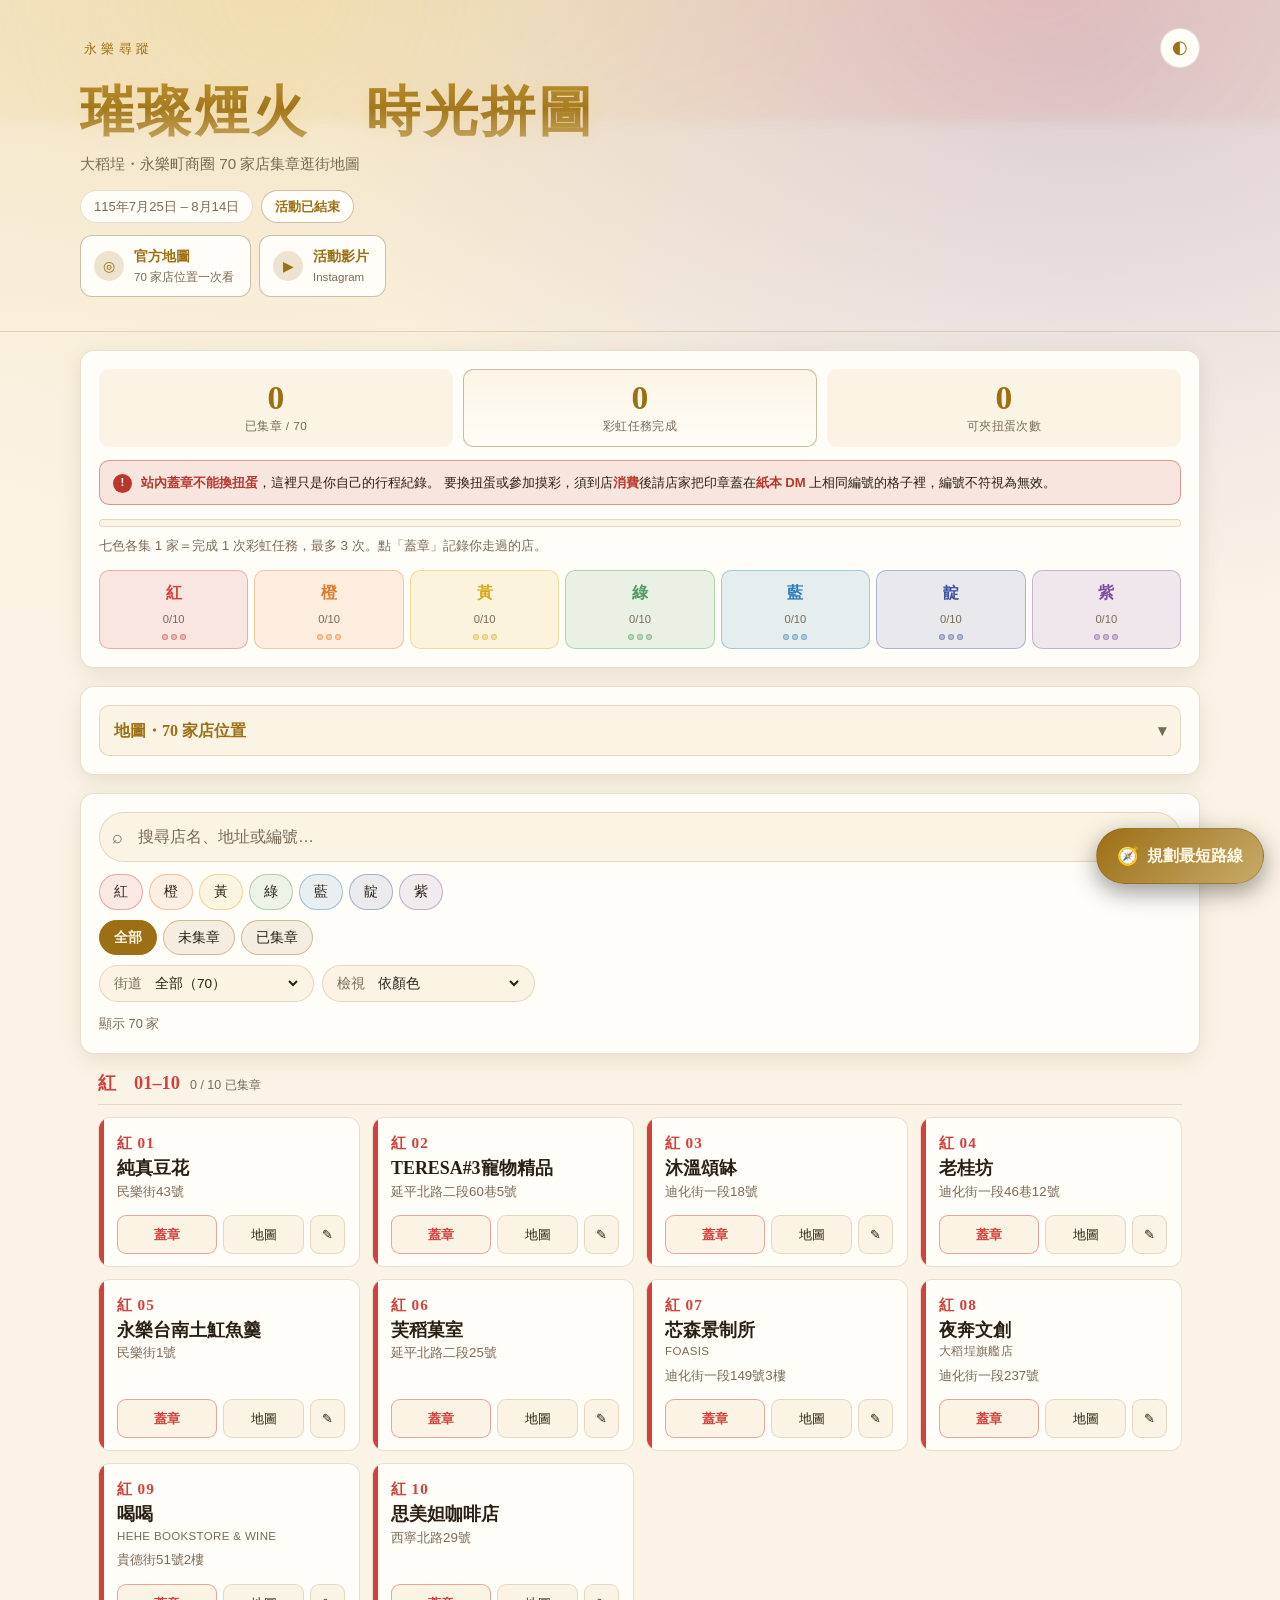
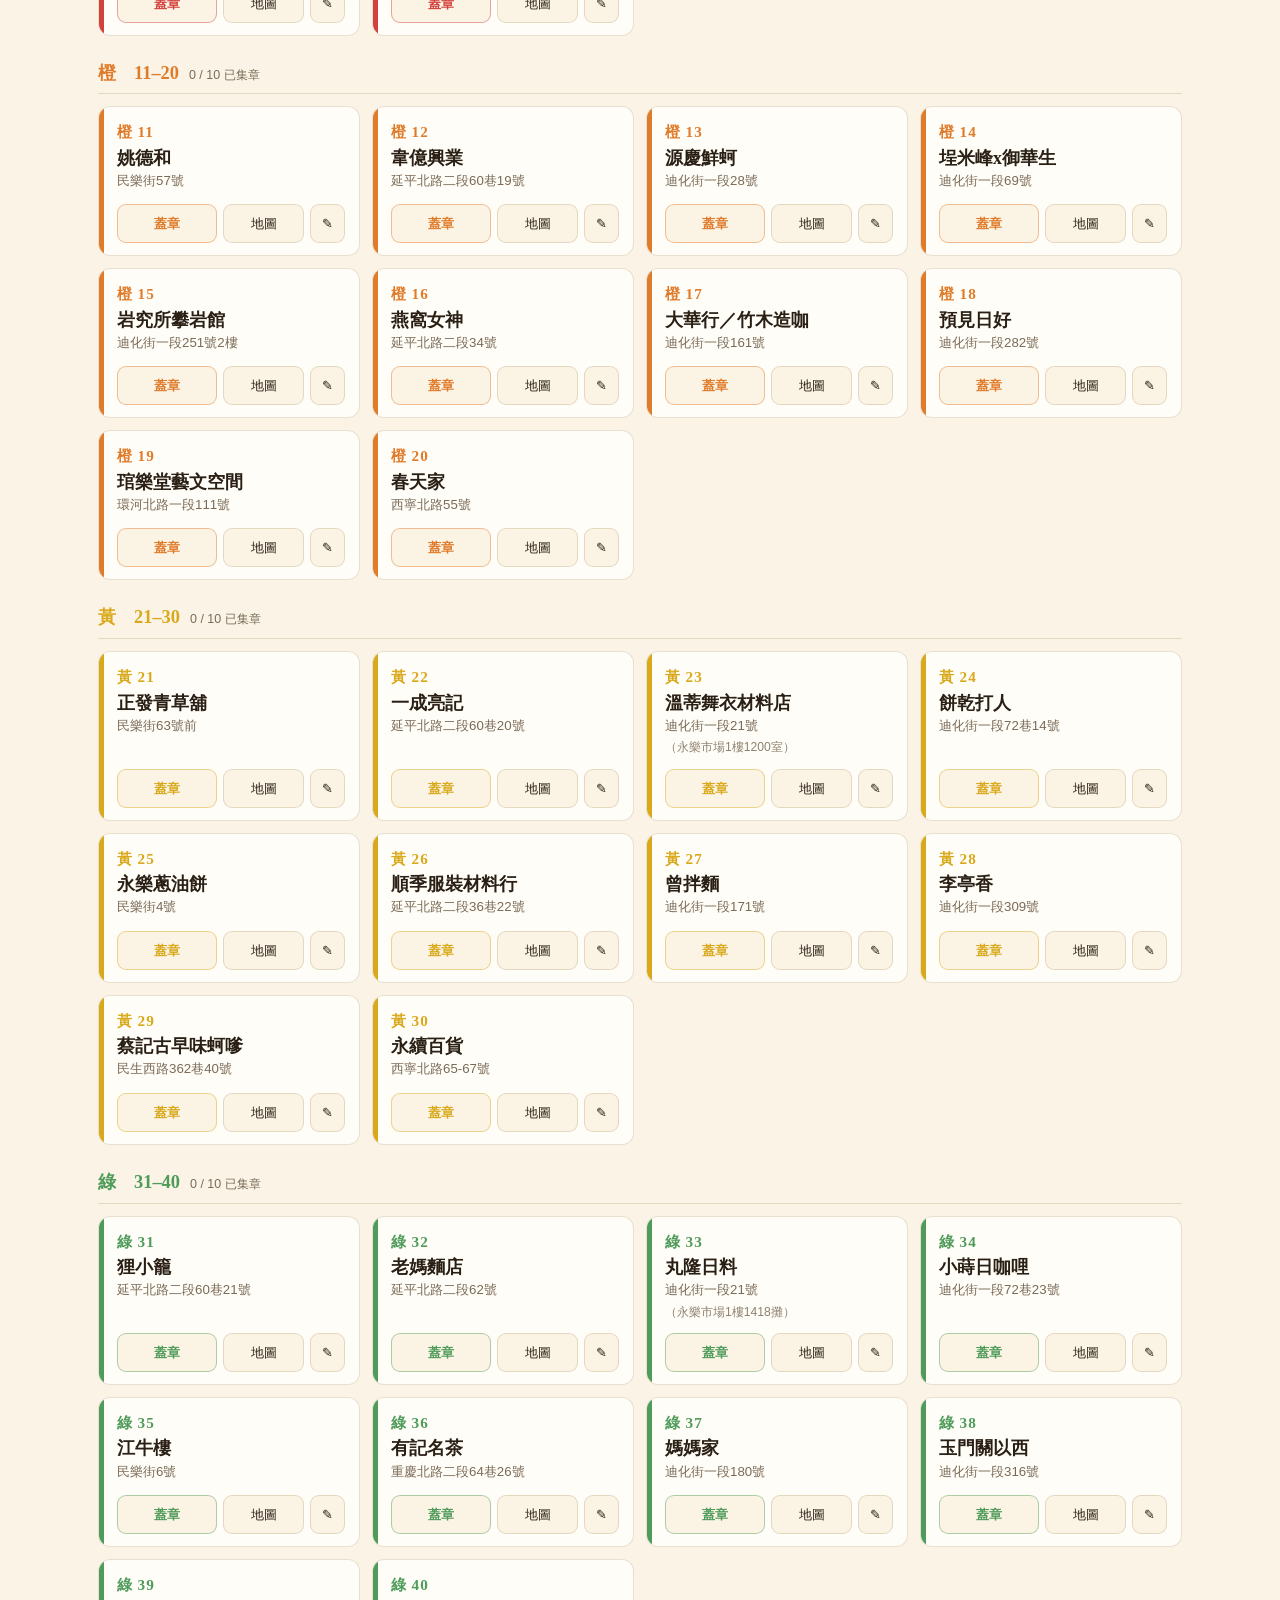
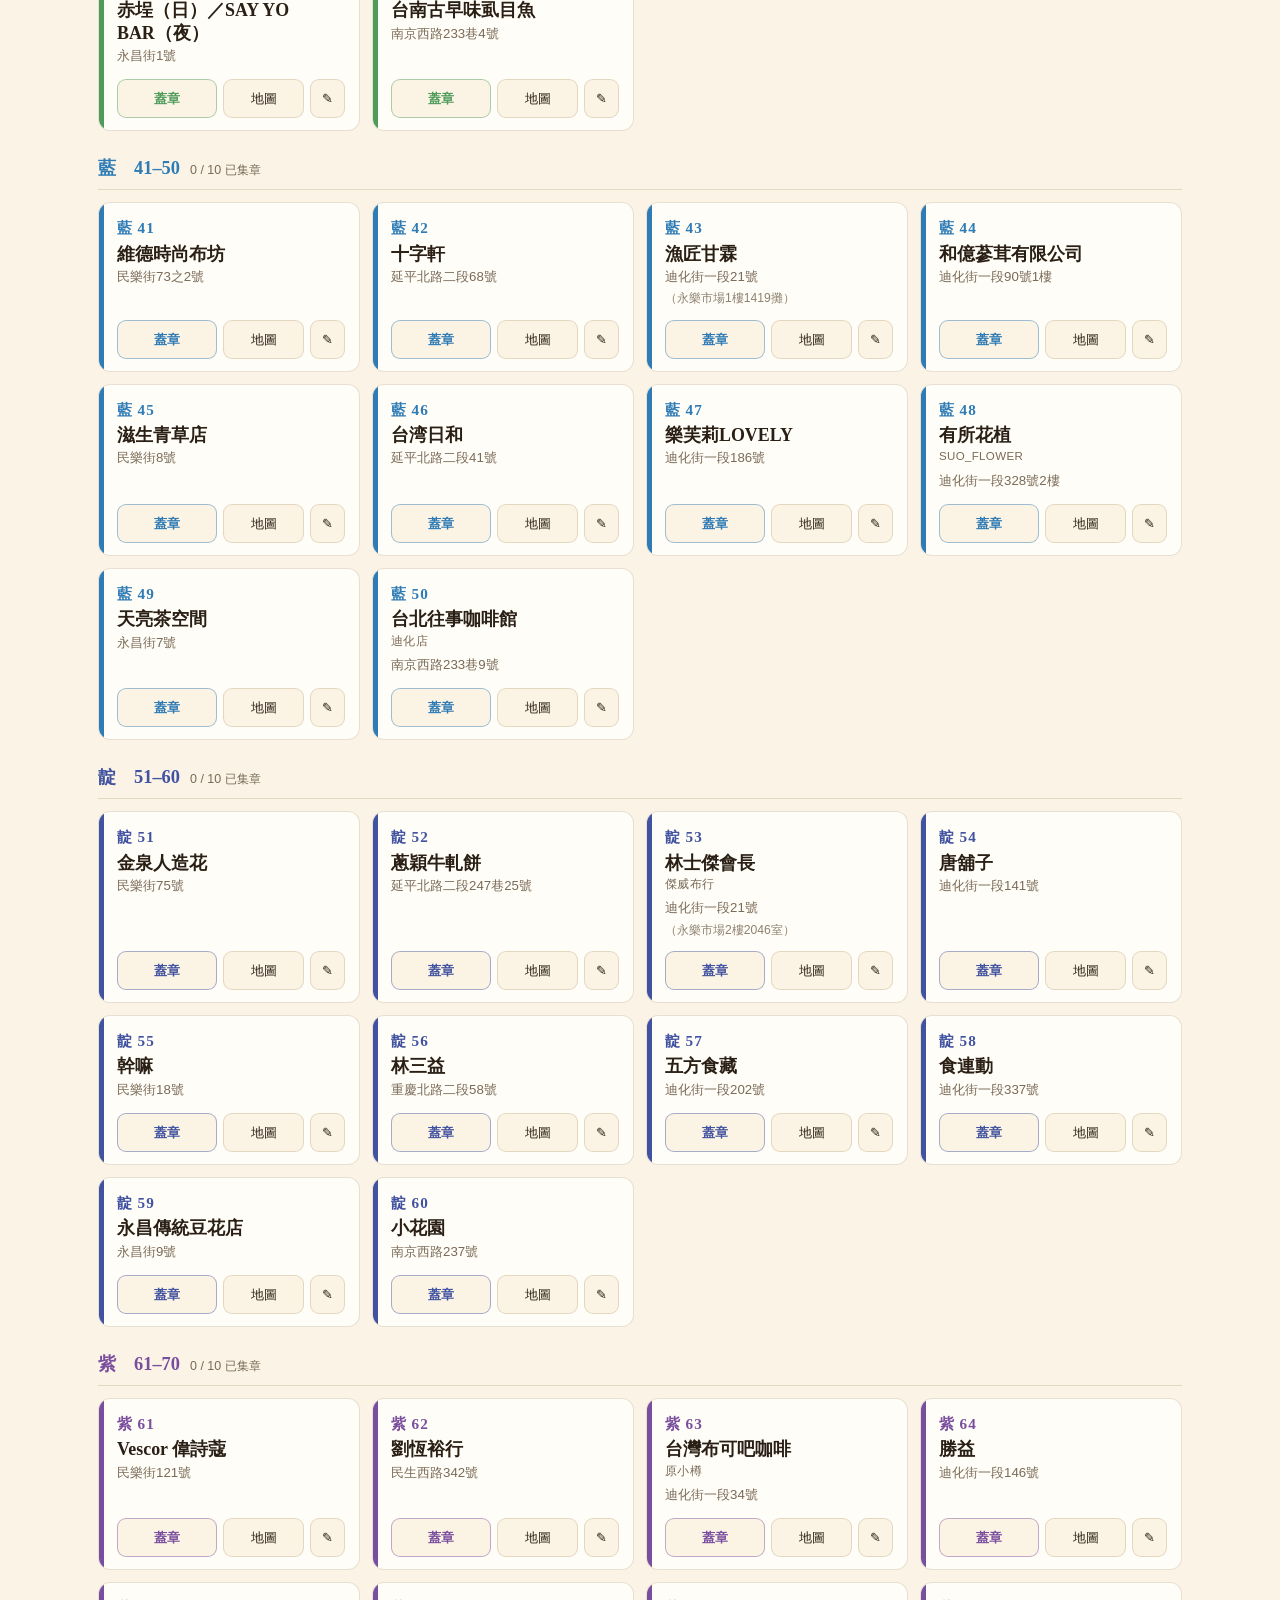
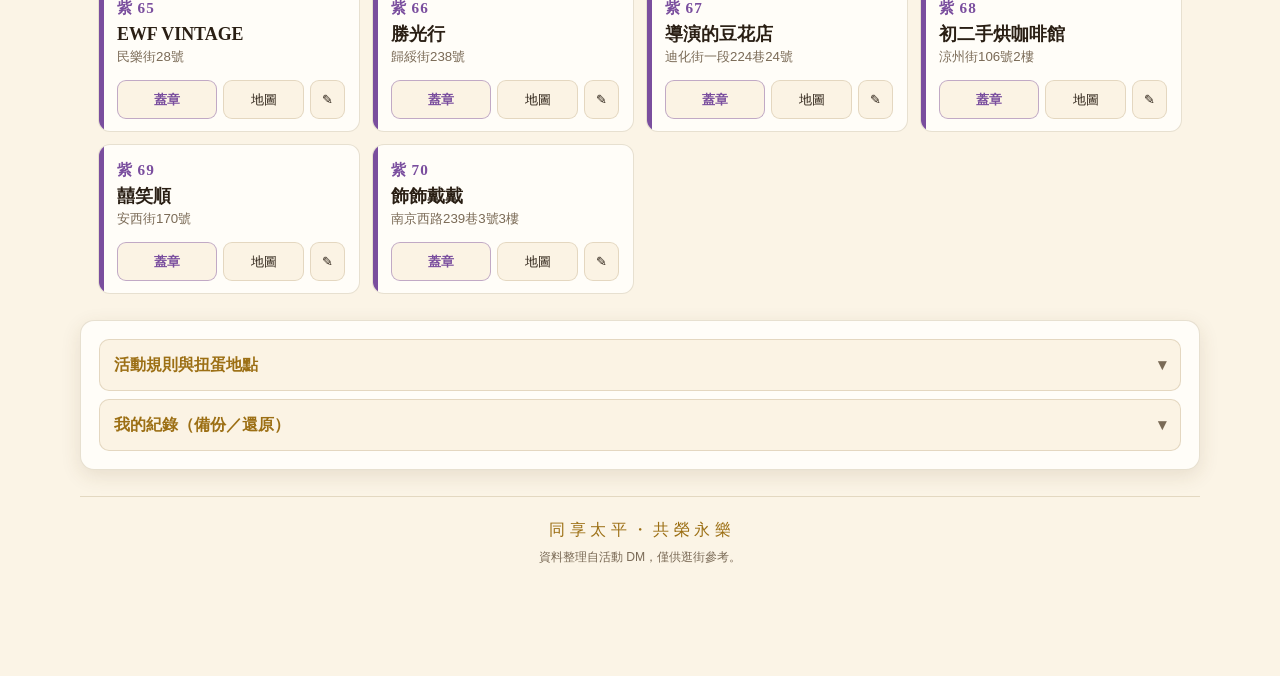
==== commit 9c171579: "Add files via upload" ====
--- a/index.html
+++ b/index.html
@@ -74,6 +74,14 @@
     </div>
   </div>
 
+  <p class="notice">
+    <span class="notice__icon" aria-hidden="true">!</span>
+    <span>
+      <strong>站內蓋章不能換扭蛋</strong>，這裡只是你自己的行程紀錄。
+      要換扭蛋或參加摸彩，須到店<strong>消費</strong>後請店家把印章蓋在<strong>紙本 DM</strong> 上相同編號的格子裡，編號不符視為無效。
+    </span>
+  </p>
+
   <div class="bar" role="img" aria-label="總集章進度" id="totalBarWrap">
     <div class="bar__fill" id="totalBar"></div>
   </div>
@@ -81,6 +89,21 @@
   <p class="progress__hint" id="nextHint">七色各集 1 家＝完成 1 次彩虹任務，最多 3 次。</p>
 
   <ul class="rainbow" id="rainbow"></ul>
+</section>
+
+<!-- ── 地圖 ───────────────────────────────────────────── -->
+<section class="panel mapwrap">
+  <details class="details" id="mapDetails">
+    <summary class="details__summary">
+      <span>地圖・70 家店位置</span>
+      <span class="details__arrow" aria-hidden="true">▾</span>
+    </summary>
+    <div class="details__body">
+      <div class="map" id="map"></div>
+      <div class="map__legend" id="mapLegend"></div>
+      <p class="map__credit">街道圖資 © OpenStreetMap 貢獻者（ODbL）・離線可用</p>
+    </div>
+  </details>
 </section>
 
 <!-- ── 工具列 ─────────────────────────────────────────── -->
@@ -193,6 +216,7 @@
 <div class="toast" id="toast" role="status" aria-live="polite"></div>
 
 <script src="data.js"></script>
+<script src="mapdata.js"></script>
 <script src="app.js"></script>
 </body>
 </html>
--- a/styles.css
+++ b/styles.css
@@ -274,6 +274,35 @@
   letter-spacing: 0.04em;
 }
 
+/* 提醒：站內蓋章不等於官方印章，避免有人以為在網站上點一點就能換扭蛋 */
+.notice {
+  display: flex;
+  align-items: flex-start;
+  gap: 9px;
+  margin: 13px 0 0;
+  padding: 11px 13px;
+  border-radius: 10px;
+  border: 1px solid color-mix(in srgb, var(--danger) 45%, transparent);
+  background: color-mix(in srgb, var(--danger) 12%, transparent);
+  font-size: 0.82rem;
+  line-height: 1.6;
+  color: var(--text);
+}
+.notice strong { color: var(--danger); font-weight: 700; }
+.notice__icon {
+  flex: 0 0 auto;
+  width: 19px; height: 19px;
+  margin-top: 2px;
+  display: grid;
+  place-items: center;
+  border-radius: 50%;
+  background: var(--danger);
+  color: #fff;
+  font-size: 0.72rem;
+  font-weight: 700;
+  line-height: 1;
+}
+
 .bar {
   margin: 14px 0 8px;
   height: 8px;
@@ -441,6 +470,109 @@
   margin: 0;
   font-size: 0.8rem;
   color: var(--muted);
+}
+
+/* ── 地圖（OSM 街道向量，離線可繪） ───────────────────── */
+.map {
+  border-radius: 10px;
+  overflow: hidden;
+  background: color-mix(in srgb, var(--gold) 5%, var(--surface-2));
+  border: 1px solid var(--border);
+}
+
+.map__svg {
+  display: block;
+  width: 100%;
+  height: auto;
+  max-height: 72vh;
+}
+
+.road {
+  fill: none;
+  stroke-linecap: round;
+  stroke-linejoin: round;
+  stroke: var(--muted);
+}
+.road--1 { stroke-width: 13; opacity: 0.5; }
+.road--2 { stroke-width: 8;  opacity: 0.34; }
+.road--3 { stroke-width: 4;  opacity: 0.18; }
+
+.map__road-name {
+  fill: var(--muted);
+  font-size: 22px;
+  font-family: var(--sans);
+  text-anchor: middle;
+  opacity: 0.85;
+  pointer-events: none;
+  /* 描邊當底，街名壓在道路上也讀得出來 */
+  paint-order: stroke;
+  stroke: var(--bg);
+  stroke-width: 5;
+  stroke-linejoin: round;
+}
+
+.map__route {
+  fill: none;
+  stroke: var(--gold);
+  stroke-width: 6;
+  stroke-dasharray: 14 10;
+  stroke-linecap: round;
+  opacity: 0.9;
+}
+
+.pin { cursor: pointer; }
+.pin__hit { fill: transparent; }
+.pin__dot {
+  stroke: var(--bg);
+  stroke-width: 3;
+  transition: r 0.15s;
+}
+.pin.is-done .pin__dot { stroke: var(--gold); stroke-width: 5; }
+.pin__done { fill: #fff; }
+.pin.is-stop .pin__dot { r: 17; stroke: var(--gold); stroke-width: 4; }
+.pin__step {
+  fill: var(--gold);
+  font-size: 24px;
+  font-weight: 700;
+  font-family: var(--serif);
+  text-anchor: middle;
+  pointer-events: none;
+}
+.pin:hover .pin__dot, .pin:focus-visible .pin__dot { r: 19; }
+
+.me__dot { fill: #3d8bff; stroke: #fff; stroke-width: 3; }
+.me__halo {
+  fill: #3d8bff;
+  opacity: 0.22;
+  animation: pulse 2s ease-in-out infinite;
+}
+@keyframes pulse {
+  0%, 100% { opacity: 0.1; }
+  50%      { opacity: 0.3; }
+}
+
+.map__legend {
+  display: flex;
+  flex-wrap: wrap;
+  gap: 6px 12px;
+  margin-top: 10px;
+  font-size: 0.76rem;
+  color: var(--muted);
+}
+.lg { display: inline-flex; align-items: center; gap: 4px; }
+.lg i {
+  width: 11px; height: 11px;
+  border-radius: 50%;
+  display: inline-block;
+}
+.lg__done { background: transparent; border: 2px solid var(--gold); }
+.lg__me { background: #3d8bff; }
+
+.map__credit {
+  margin: 8px 0 0;
+  font-size: 0.72rem;
+  color: var(--muted);
+  opacity: 0.85;
 }
 
 /* ── 路線規劃面板 ─────────────────────────────────────── */
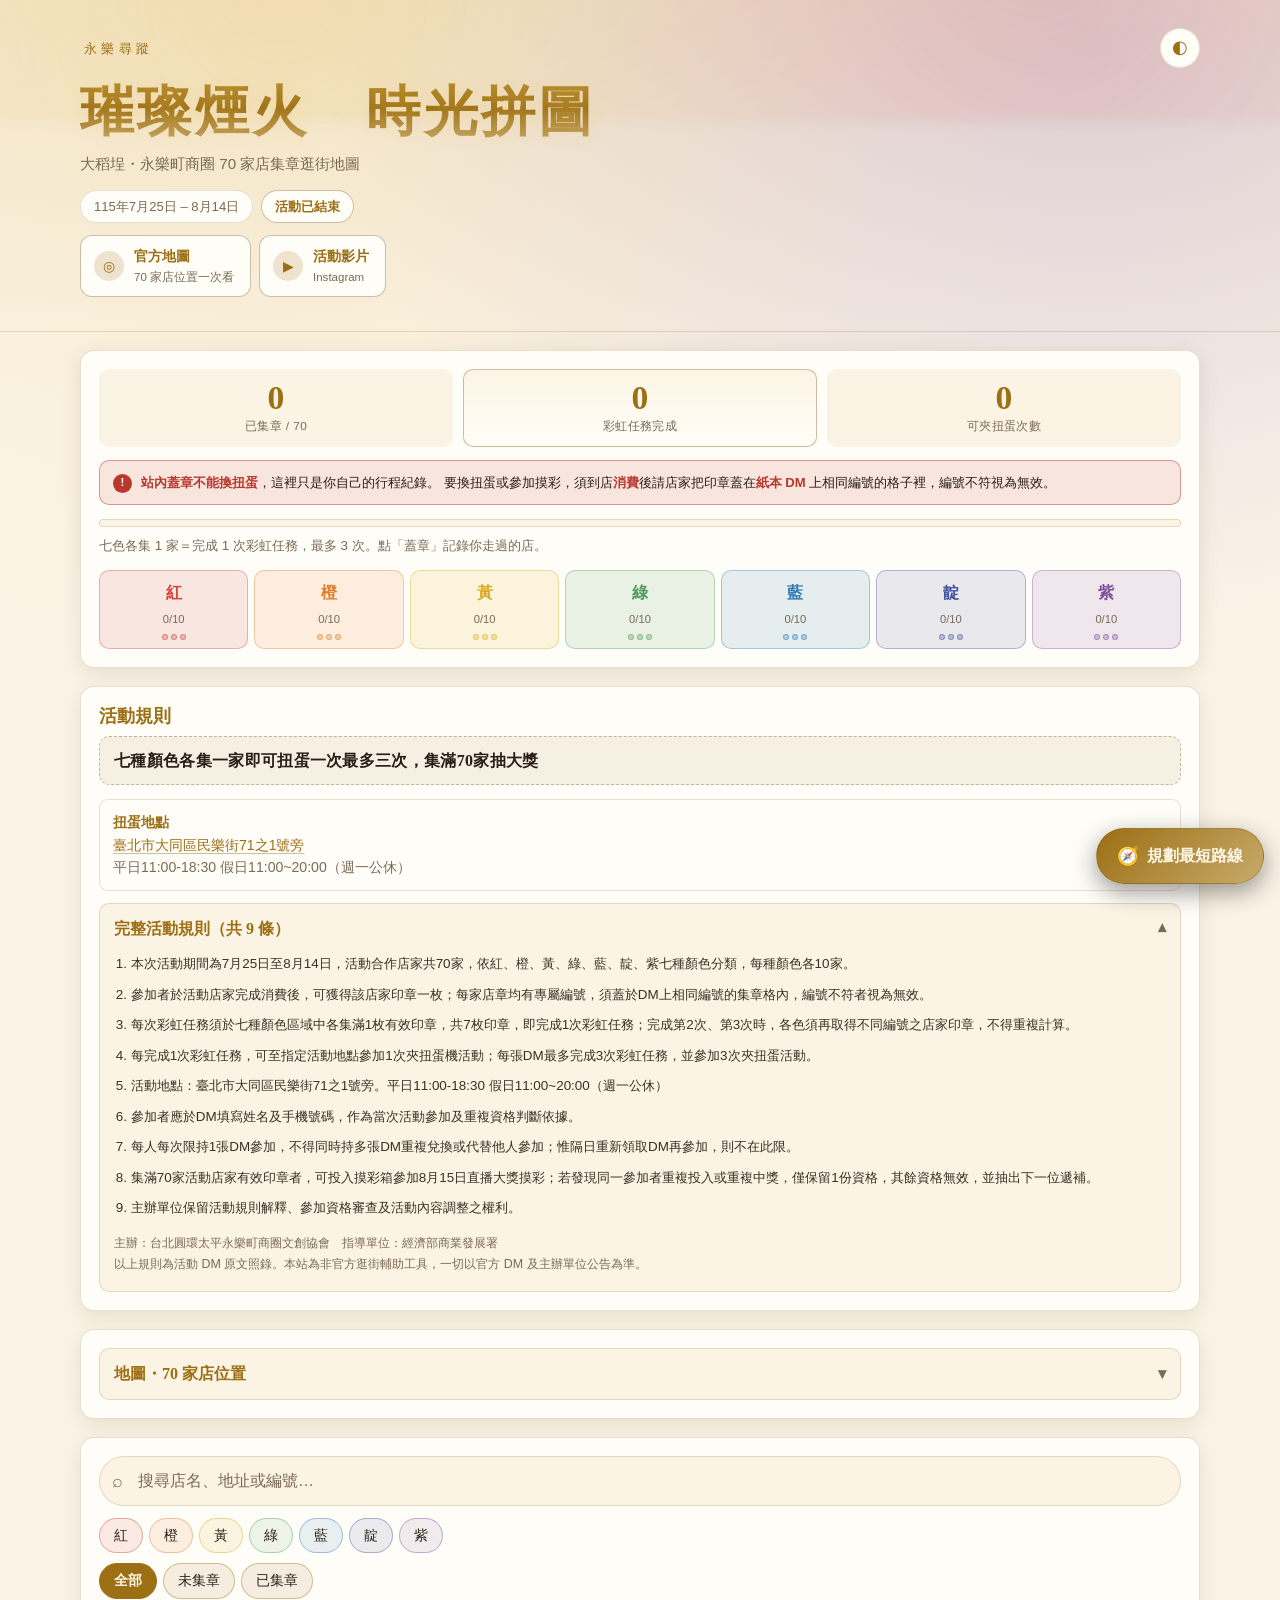
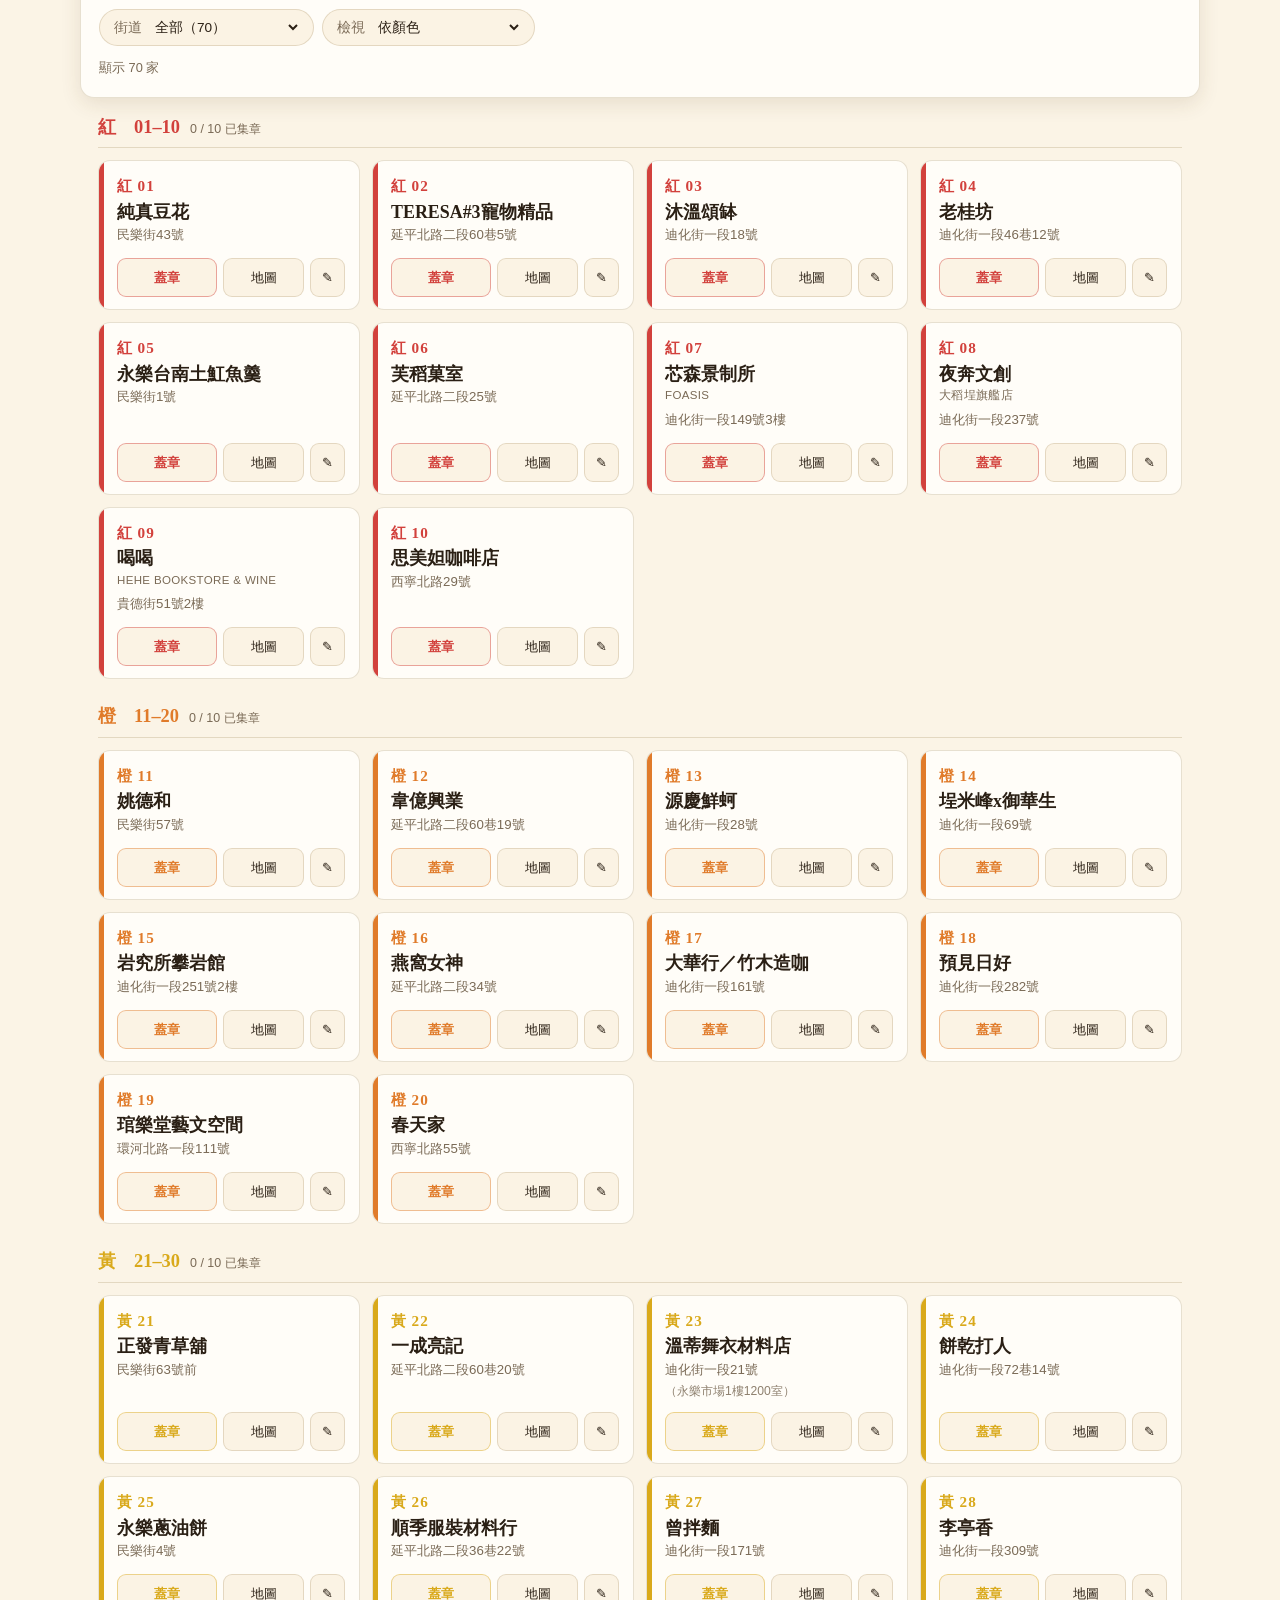
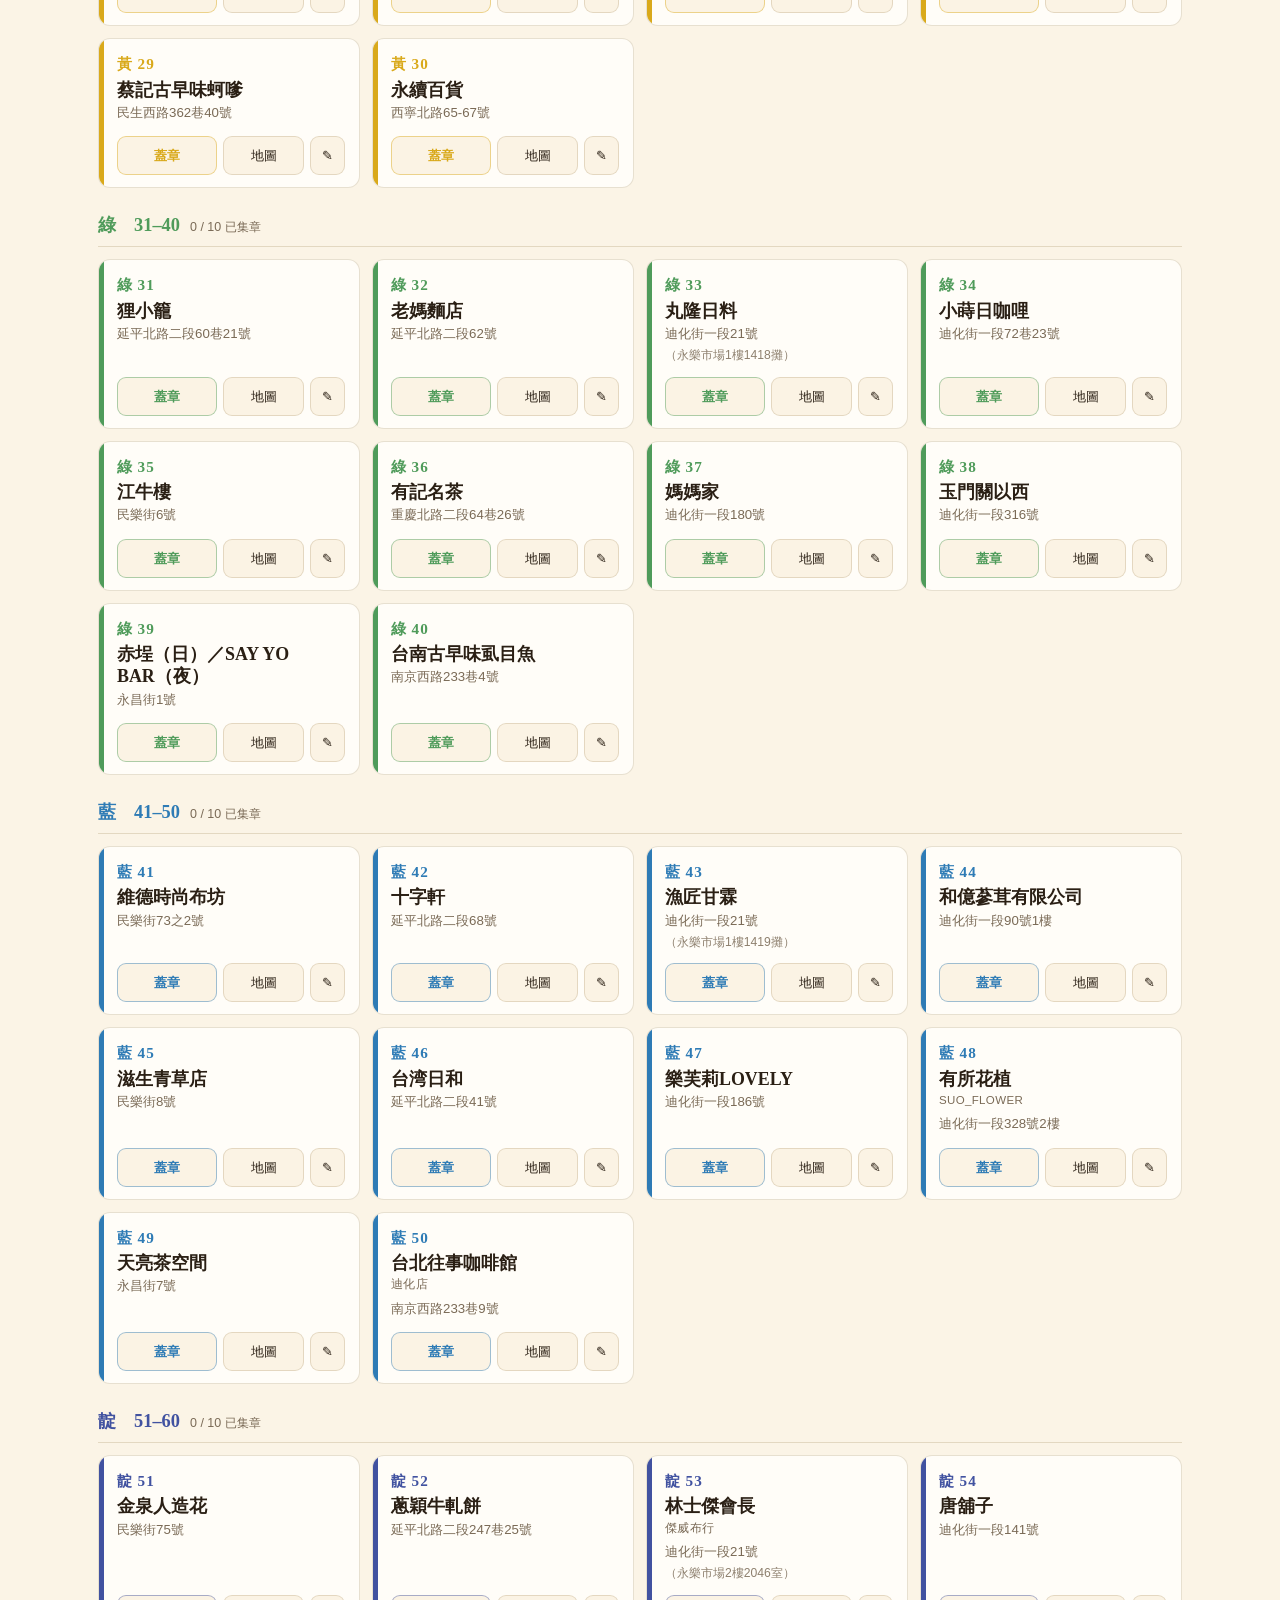
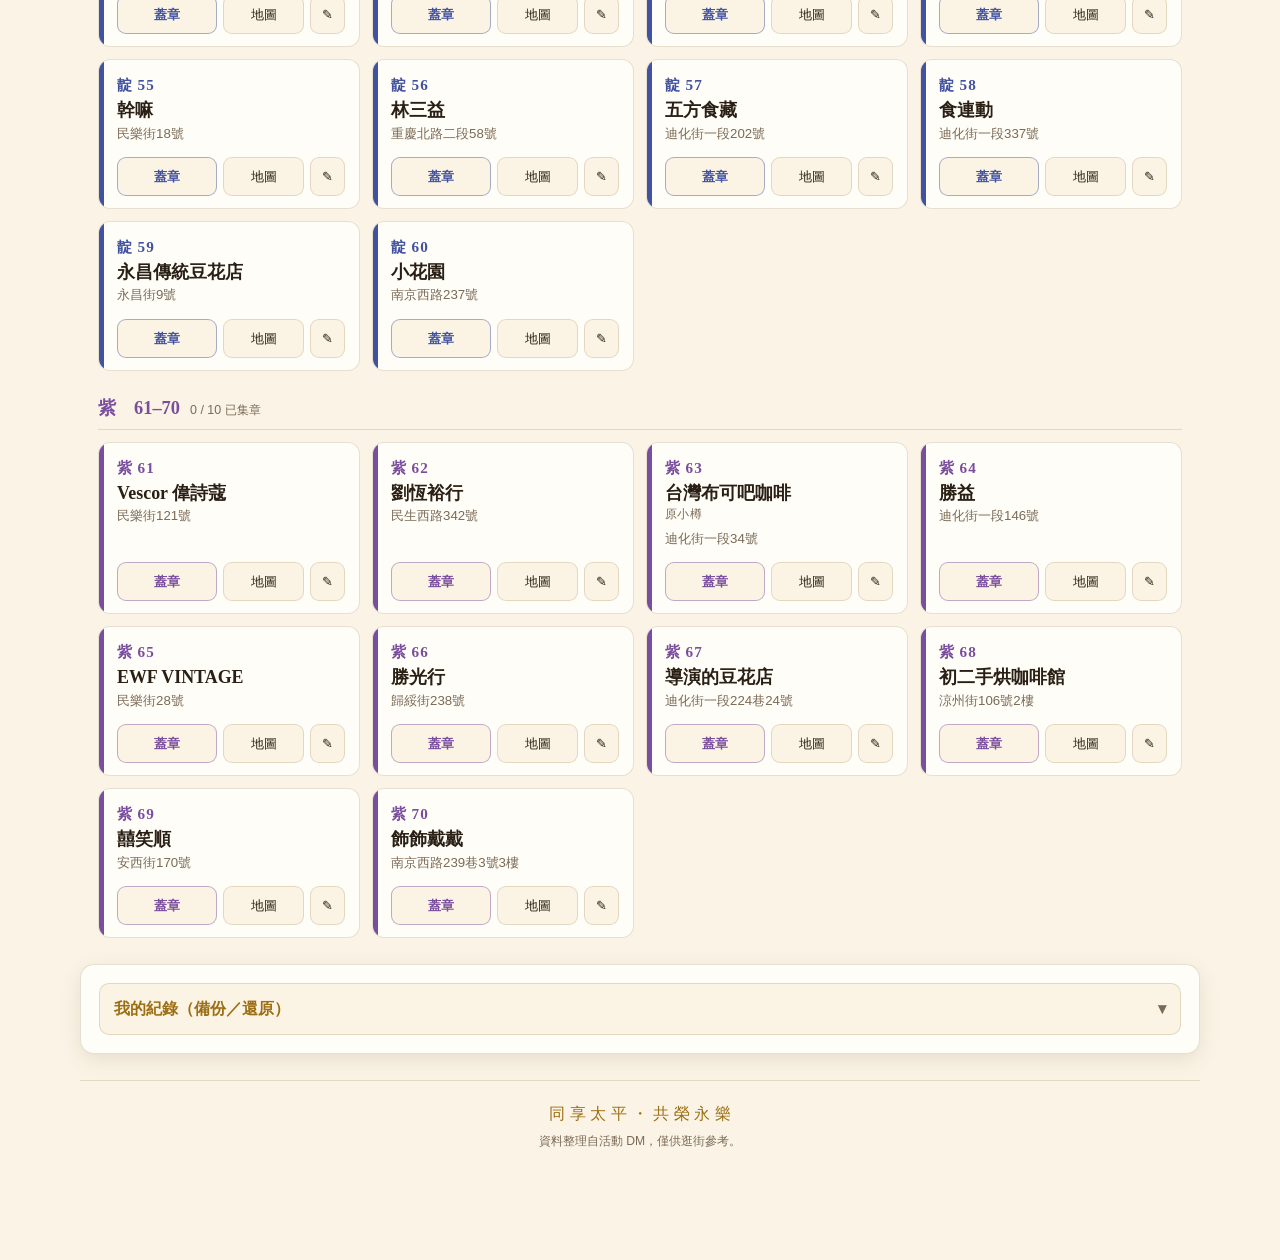
==== commit 4615d133: "Add files via upload" ====
--- a/index.html
+++ b/index.html
@@ -91,6 +91,32 @@
   <ul class="rainbow" id="rainbow"></ul>
 </section>
 
+<!-- ── 活動規則（DM 原文） ────────────────────────────── -->
+<section class="panel rulespanel" aria-labelledby="rulesHeading">
+  <h2 class="rulespanel__title" id="rulesHeading">活動規則</h2>
+  <p class="rulespanel__tagline" id="tagline"></p>
+
+  <div class="callout">
+    <p class="callout__title">扭蛋地點</p>
+    <p><a class="callout__link" id="gachaPlace" href="#" target="_blank" rel="noopener noreferrer"></a></p>
+    <p class="callout__muted" id="gachaHours"></p>
+  </div>
+
+  <details class="details" id="rulesDetails" open>
+    <summary class="details__summary">
+      <span>完整活動規則（共 9 條）</span>
+      <span class="details__arrow" aria-hidden="true">▾</span>
+    </summary>
+    <div class="details__body">
+      <ol class="rules" id="rulesList"></ol>
+      <p class="info__credit">
+        主辦：<span id="organizer"></span>　指導單位：<span id="advisor"></span><br>
+        以上規則為活動 DM 原文照錄。本站為非官方逛街輔助工具，一切以官方 DM 及主辦單位公告為準。
+      </p>
+    </div>
+  </details>
+</section>
+
 <!-- ── 地圖 ───────────────────────────────────────────── -->
 <section class="panel mapwrap">
   <details class="details" id="mapDetails">
@@ -164,28 +190,9 @@
 
 <main id="board" class="board"></main>
 
-<!-- ── 活動資訊 ───────────────────────────────────────── -->
+<!-- ── 我的紀錄 ───────────────────────────────────────── -->
 <section class="panel info">
-  <details class="details" id="rulesDetails">
-    <summary class="details__summary">
-      <span>活動規則與扭蛋地點</span>
-      <span class="details__arrow" aria-hidden="true">▾</span>
-    </summary>
-    <div class="details__body">
-      <div class="callout">
-        <p class="callout__title">扭蛋地點</p>
-        <p><a class="callout__link" id="gachaPlace" href="#" target="_blank" rel="noopener noreferrer"></a></p>
-        <p class="callout__muted" id="gachaHours"></p>
-      </div>
-      <ol class="rules" id="rulesList"></ol>
-      <p class="info__credit">
-        主辦：<span id="organizer"></span>　指導單位：<span id="advisor"></span><br>
-        本站為非官方逛街輔助工具，活動規則以官方 DM 及主辦單位公告為準。
-      </p>
-    </div>
-  </details>
-
-  <details class="details">
+  <details class="details" id="backupDetails">
     <summary class="details__summary">
       <span>我的紀錄（備份／還原）</span>
       <span class="details__arrow" aria-hidden="true">▾</span>
--- a/styles.css
+++ b/styles.css
@@ -471,6 +471,32 @@
   font-size: 0.8rem;
   color: var(--muted);
 }
+
+/* ── 活動規則 ─────────────────────────────────────────── */
+.rulespanel__title {
+  margin: 0 0 8px;
+  font-size: 1.15rem;
+  color: var(--gold);
+}
+
+/* DM 正面的宣傳標語，原文照錄 */
+.rulespanel__tagline {
+  margin: 0 0 14px;
+  padding: 11px 14px;
+  border-radius: 10px;
+  border: 1px dashed var(--border-strong);
+  background: color-mix(in srgb, var(--gold) 9%, transparent);
+  font-family: var(--serif);
+  font-size: 1rem;
+  font-weight: 700;
+  line-height: 1.6;
+  color: var(--text);
+  letter-spacing: 0.02em;
+}
+
+.rulespanel .details { margin-top: 12px; }
+.rulespanel .rules { font-size: 0.84rem; color: var(--text); opacity: 0.92; }
+.rulespanel .rules li { margin-bottom: 9px; }
 
 /* ── 地圖（OSM 街道向量，離線可繪） ───────────────────── */
 .map {
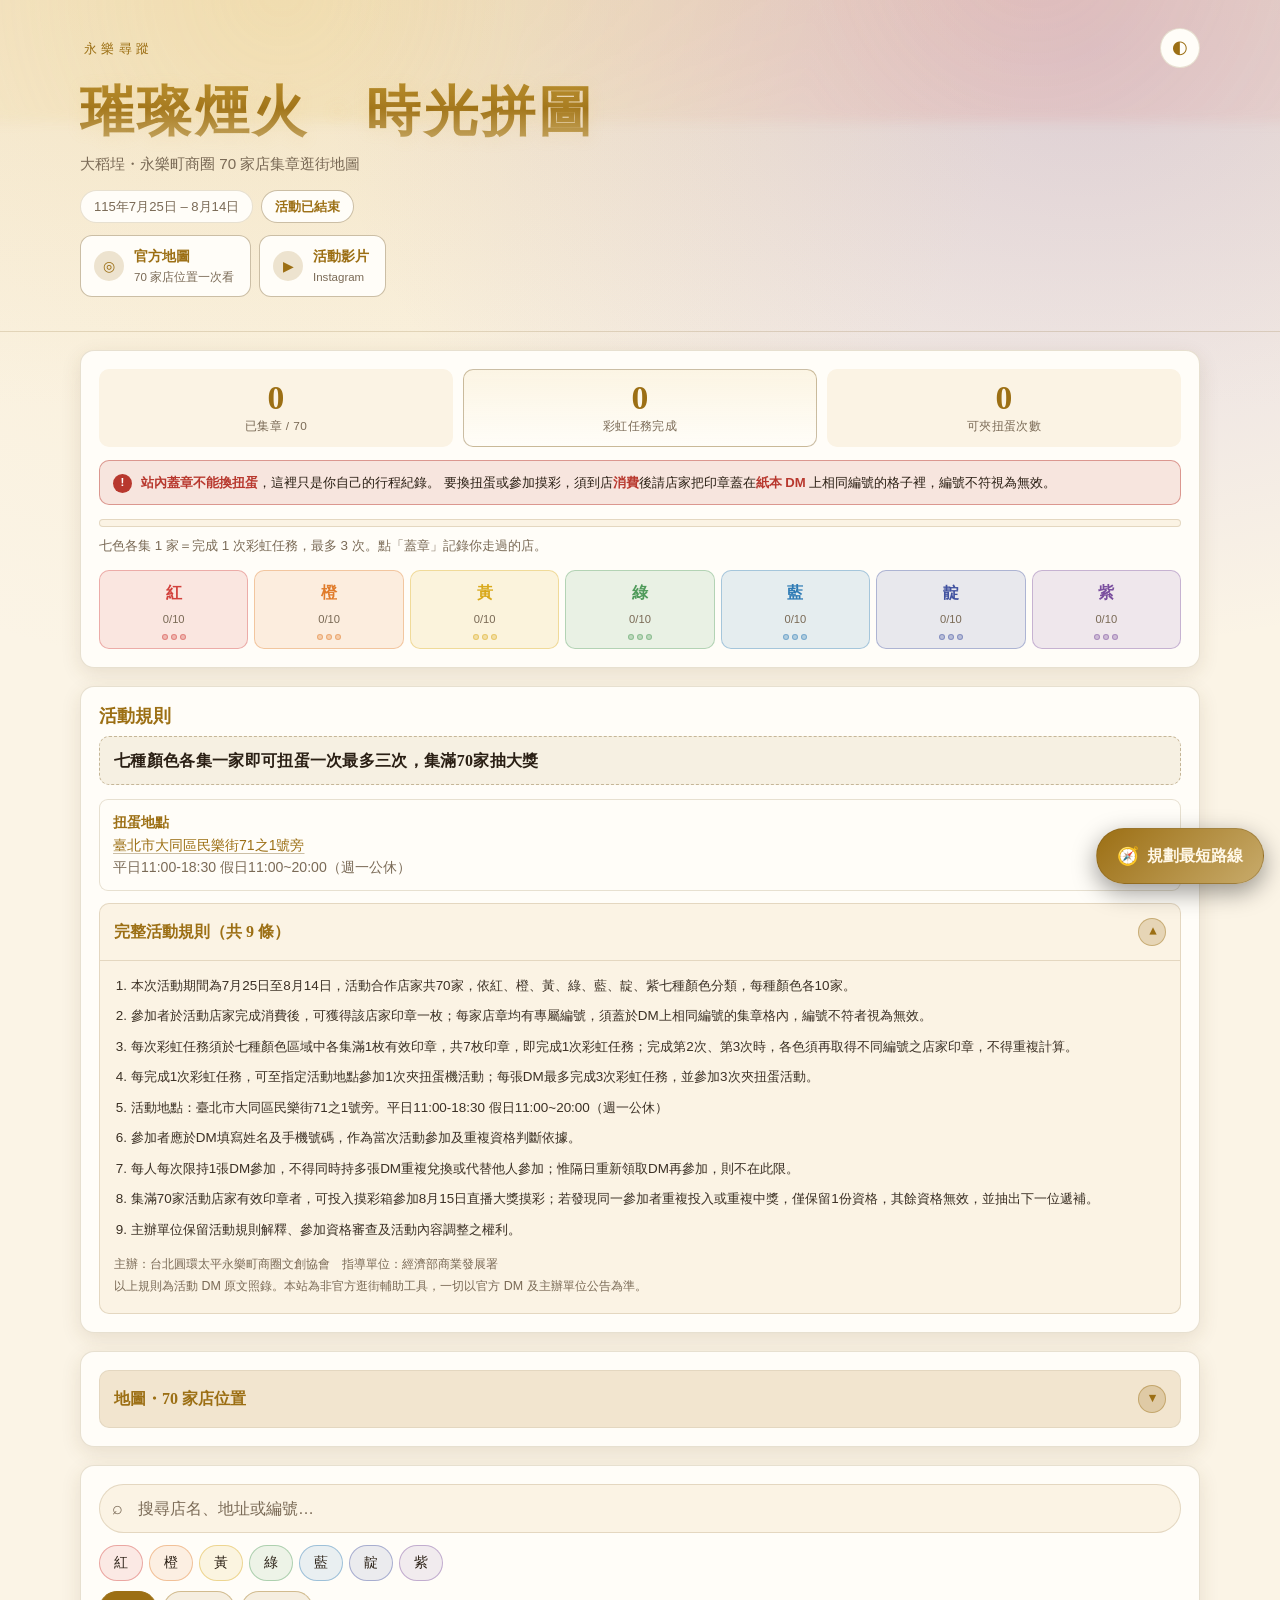
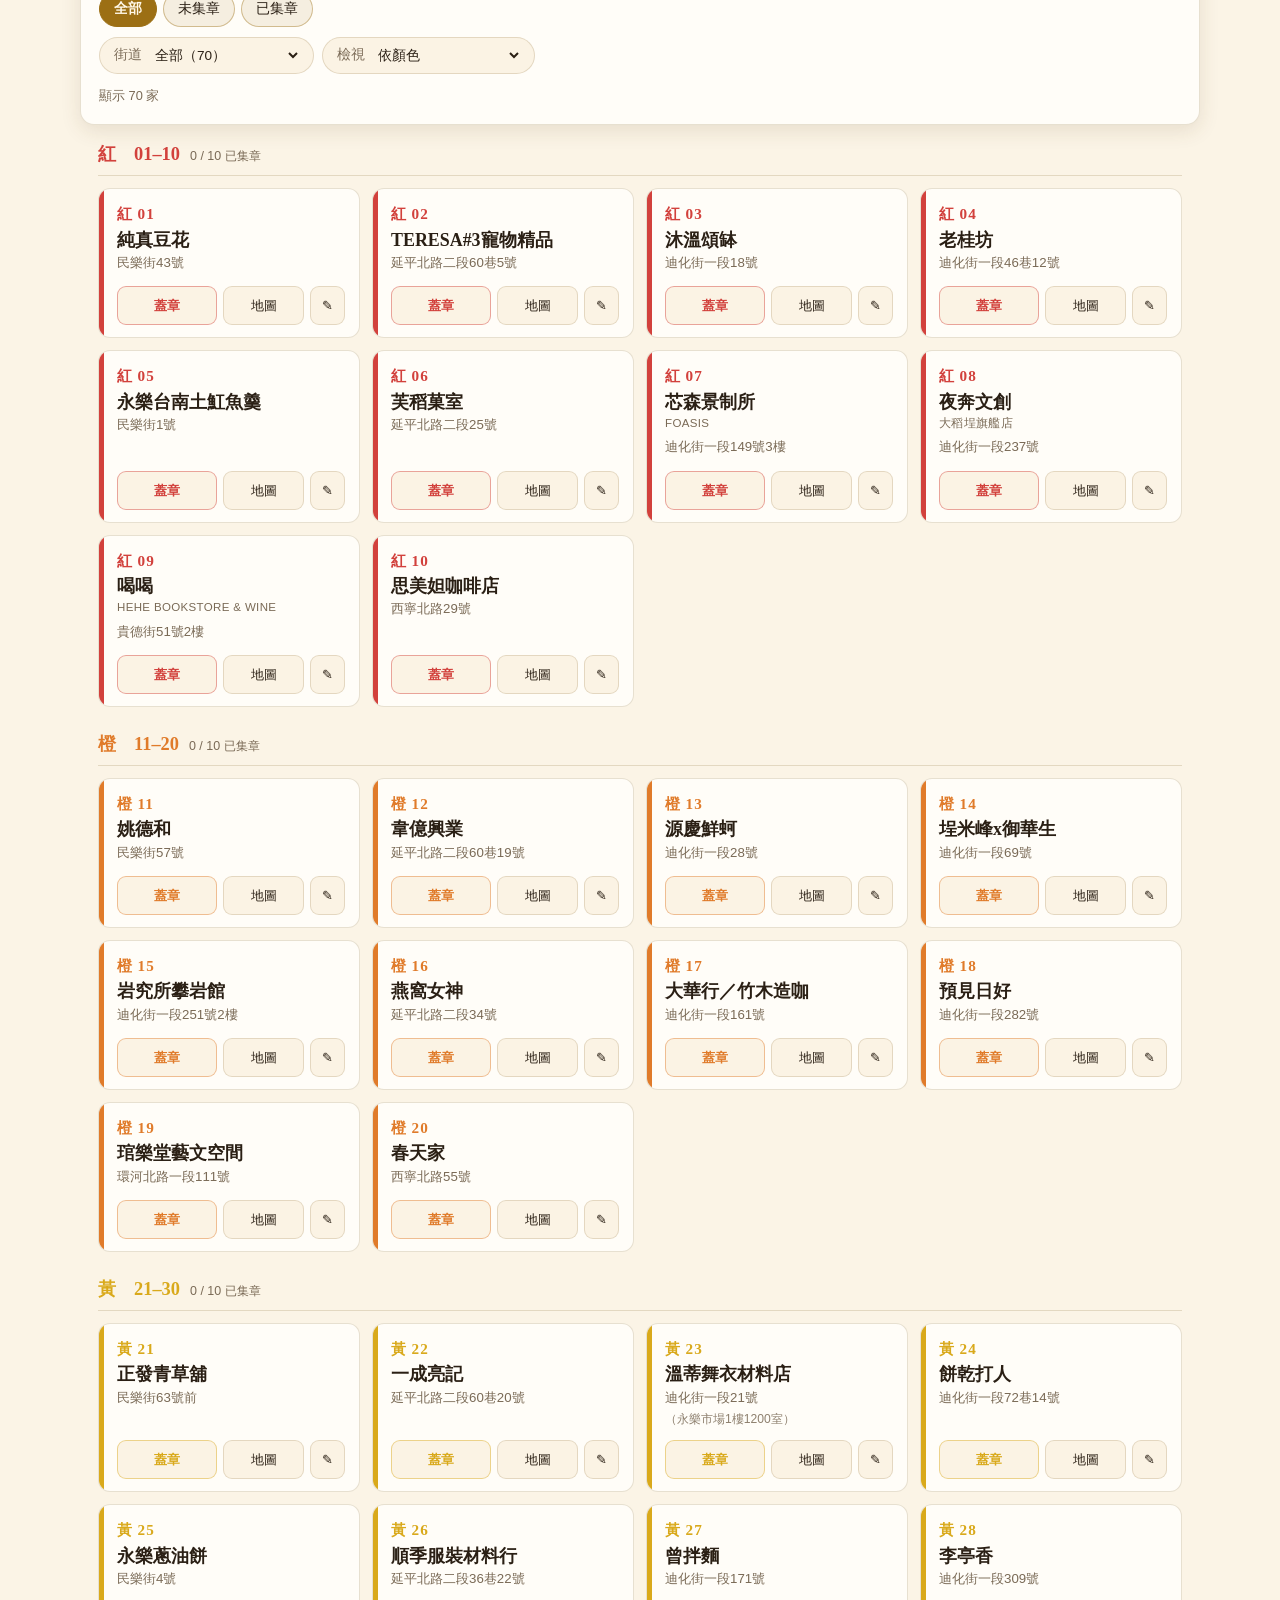
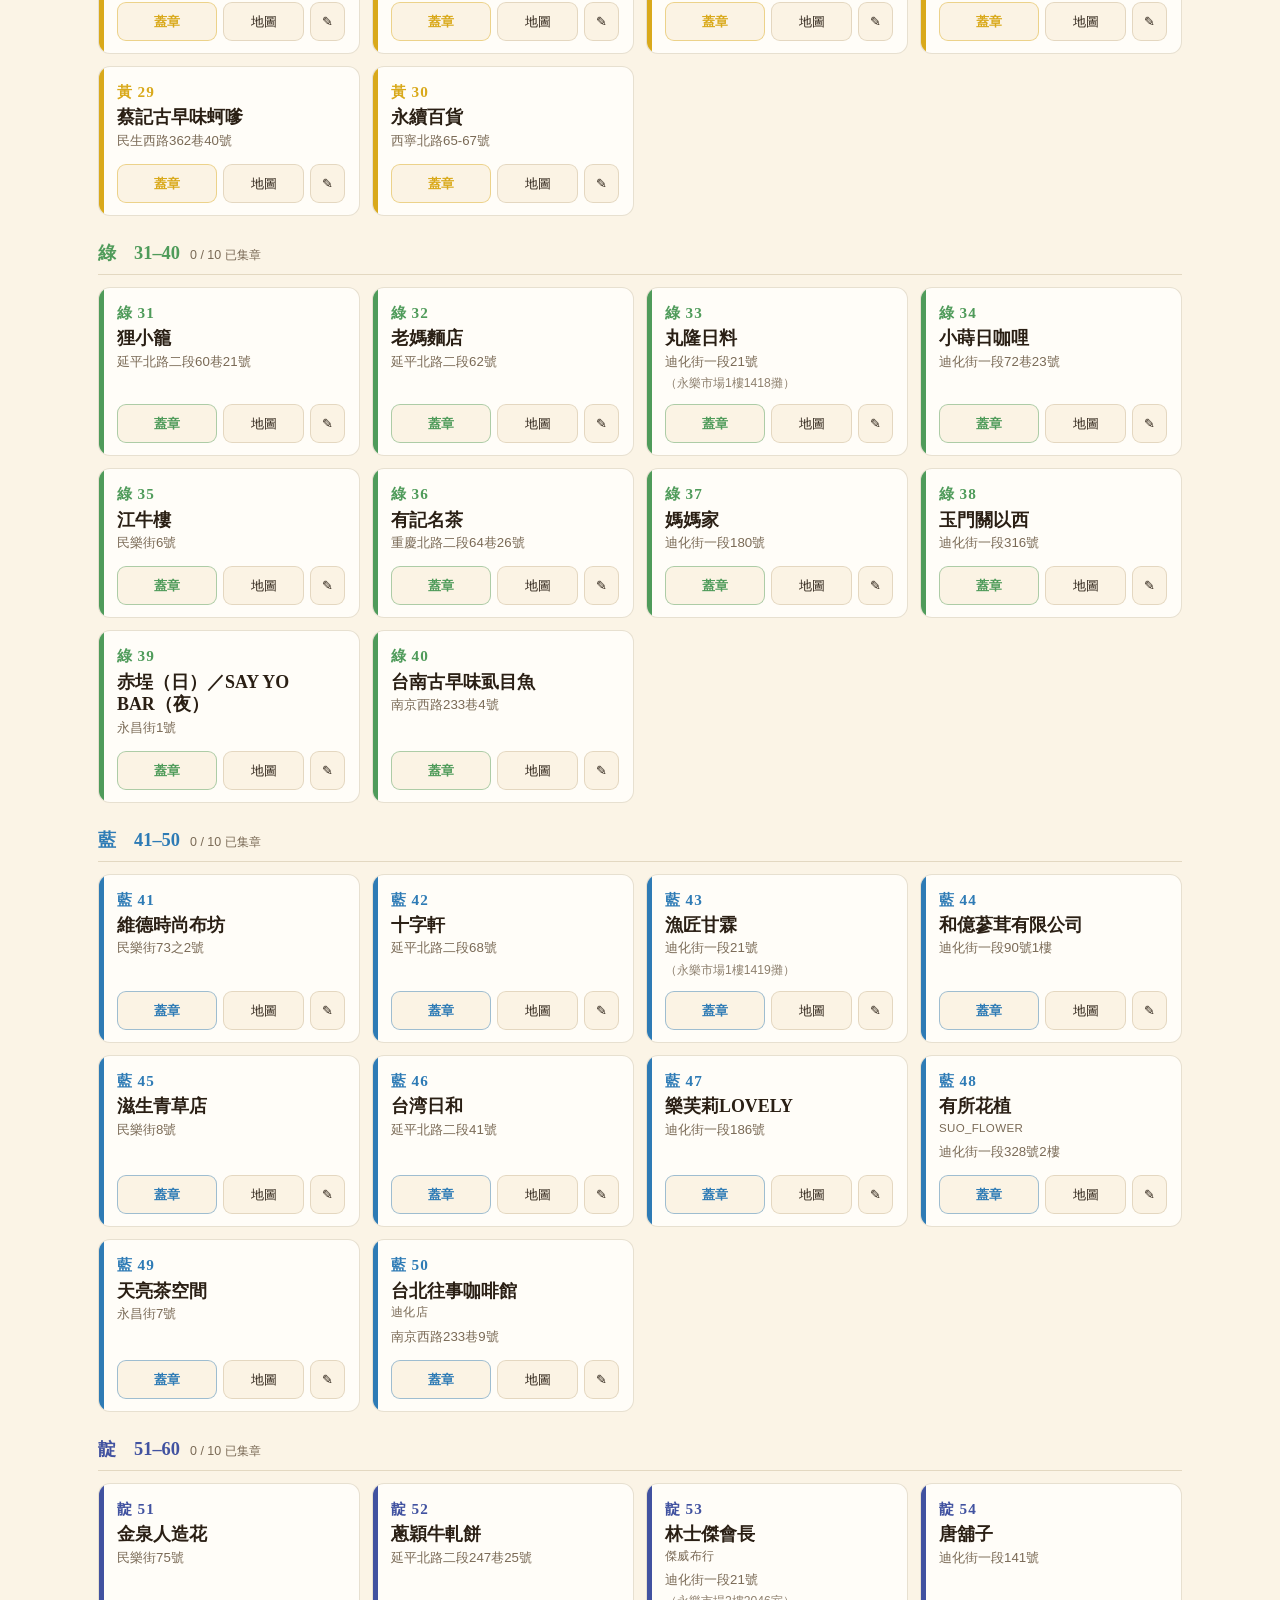
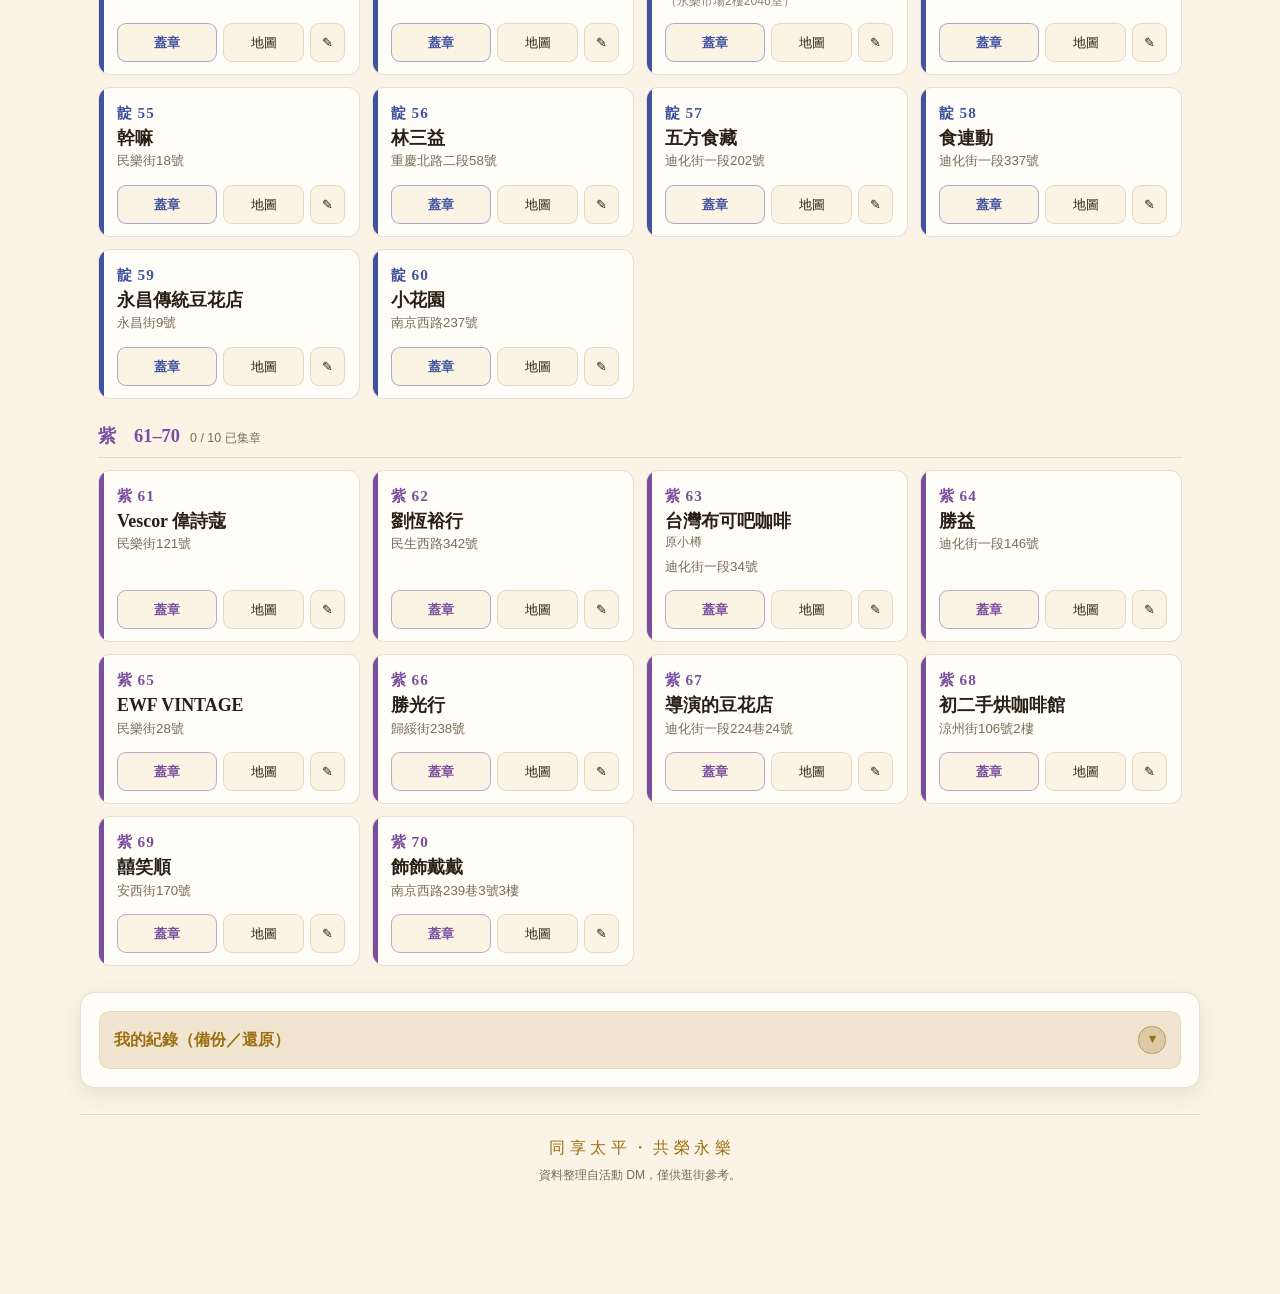
==== commit b086c4da: "Add files via upload" ====
--- a/index.html
+++ b/index.html
@@ -169,6 +169,49 @@
   <p class="toolbar__count" id="resultCount"></p>
 </section>
 
+<!-- ── 定位被拒絕時的重新授權指引 ─────────────────────── -->
+<section class="panel geohelp" id="geoHelp" hidden aria-labelledby="geoHelpTitle">
+  <div class="plan__head">
+    <h2 class="plan__title" id="geoHelpTitle">定位被拒絕了</h2>
+    <button class="icon-btn icon-btn--sm" id="geoHelpClose" type="button" aria-label="關閉說明">
+      <span class="icon-btn__glyph" aria-hidden="true">×</span>
+    </button>
+  </div>
+
+  <p class="geohelp__lead">瀏覽器記住了「不允許」，之後就不會再跳出詢問。要重新開啟：</p>
+
+  <div class="geohelp__ways">
+    <div class="way">
+      <p class="way__title">iPhone・Safari</p>
+      <ol class="way__steps">
+        <li>點網址列左邊的 <strong>ᴀA</strong></li>
+        <li>網站設定 → 位置 → 改成<strong>允許</strong></li>
+        <li>回來重新整理，再按一次規劃</li>
+      </ol>
+    </div>
+    <div class="way">
+      <p class="way__title">Android・Chrome</p>
+      <ol class="way__steps">
+        <li>點網址列左邊的<strong>鎖頭</strong>圖示</li>
+        <li>權限 → 位置 → 改成<strong>允許</strong></li>
+        <li>回來重新整理，再按一次規劃</li>
+      </ol>
+    </div>
+    <div class="way">
+      <p class="way__title">已加到主畫面</p>
+      <ol class="way__steps">
+        <li>iPhone：設定 → 隱私權與安全性 → <strong>定位服務</strong>，找到這個 app 設為「使用 App 期間」</li>
+        <li>Android：長按圖示 → 應用程式資訊 → 權限 → 位置</li>
+      </ol>
+    </div>
+  </div>
+
+  <p class="geohelp__alt">
+    不想開定位也沒關係：把檢視切成<strong>「依街道」</strong>，同一條街會按門牌排好，就是順著走的順序；
+    或展開上方<strong>地圖</strong>對照位置。只有「算出離你最近的路線」需要定位。
+  </p>
+</section>
+
 <!-- ── 路線規劃結果 ───────────────────────────────────── -->
 <section class="panel plan" id="routePanel" hidden aria-labelledby="planTitle">
   <div class="plan__head">
--- a/styles.css
+++ b/styles.css
@@ -600,6 +600,59 @@
   color: var(--muted);
   opacity: 0.85;
 }
+
+/* ── 定位授權指引 ─────────────────────────────────────── */
+.geohelp {
+  border-color: color-mix(in srgb, var(--danger) 45%, transparent);
+  background: linear-gradient(180deg,
+    color-mix(in srgb, var(--danger) 10%, transparent), var(--surface) 55%);
+}
+.geohelp .plan__title { color: var(--danger); }
+
+.geohelp__lead {
+  margin: 4px 0 14px;
+  font-size: 0.88rem;
+  color: var(--muted);
+}
+
+.geohelp__ways {
+  display: grid;
+  gap: 10px;
+  grid-template-columns: repeat(auto-fit, minmax(230px, 1fr));
+}
+
+.way {
+  padding: 12px 14px;
+  border-radius: 10px;
+  border: 1px solid var(--border);
+  background: var(--surface-2);
+}
+.way__title {
+  margin: 0 0 7px;
+  font-family: var(--serif);
+  font-weight: 700;
+  font-size: 0.92rem;
+  color: var(--gold);
+}
+.way__steps {
+  margin: 0;
+  padding-left: 1.2em;
+  font-size: 0.82rem;
+  line-height: 1.7;
+  color: var(--text);
+}
+.way__steps strong { color: var(--gold); }
+
+.geohelp__alt {
+  margin: 14px 0 0;
+  padding: 11px 13px;
+  border-radius: 10px;
+  border: 1px dashed var(--border-strong);
+  font-size: 0.83rem;
+  line-height: 1.7;
+  color: var(--muted);
+}
+.geohelp__alt strong { color: var(--gold); }
 
 /* ── 路線規劃面板 ─────────────────────────────────────── */
 .plan {
@@ -932,17 +985,42 @@
   align-items: center;
   justify-content: space-between;
   gap: 10px;
-  padding: 12px 14px;
+  padding: 14px;
+  min-height: 52px;                /* 手機觸控目標 */
   cursor: pointer;
   font-family: var(--serif);
   font-weight: 700;
   color: var(--gold);
   list-style: none;
+  /* 收合時整條像個可按的橫幅，展開後淡化 */
+  background: color-mix(in srgb, var(--gold) 10%, transparent);
+  transition: background 0.15s;
+}
+.details__summary:hover { background: color-mix(in srgb, var(--gold) 16%, transparent); }
+.details__summary:active { background: color-mix(in srgb, var(--gold) 22%, transparent); }
+.details[open] > .details__summary {
+  background: transparent;
+  border-bottom: 1px solid var(--border);
 }
 .details__summary::-webkit-details-marker { display: none; }
-.details__arrow { transition: transform 0.2s; color: var(--muted); }
+
+/* 箭頭做成圓形按鈕，不然手機上看不出可以點 */
+.details__arrow {
+  flex: 0 0 auto;
+  width: 28px; height: 28px;
+  display: grid;
+  place-items: center;
+  border-radius: 50%;
+  background: color-mix(in srgb, var(--gold) 22%, transparent);
+  border: 1px solid color-mix(in srgb, var(--gold) 40%, transparent);
+  color: var(--gold);
+  font-size: 0.8rem;
+  line-height: 1;
+  transition: transform 0.2s, background 0.15s;
+}
 .details[open] .details__arrow { transform: rotate(180deg); }
-.details__body { padding: 0 14px 16px; }
+
+.details__body { padding: 14px 14px 16px; }
 
 .callout {
   padding: 11px 13px;
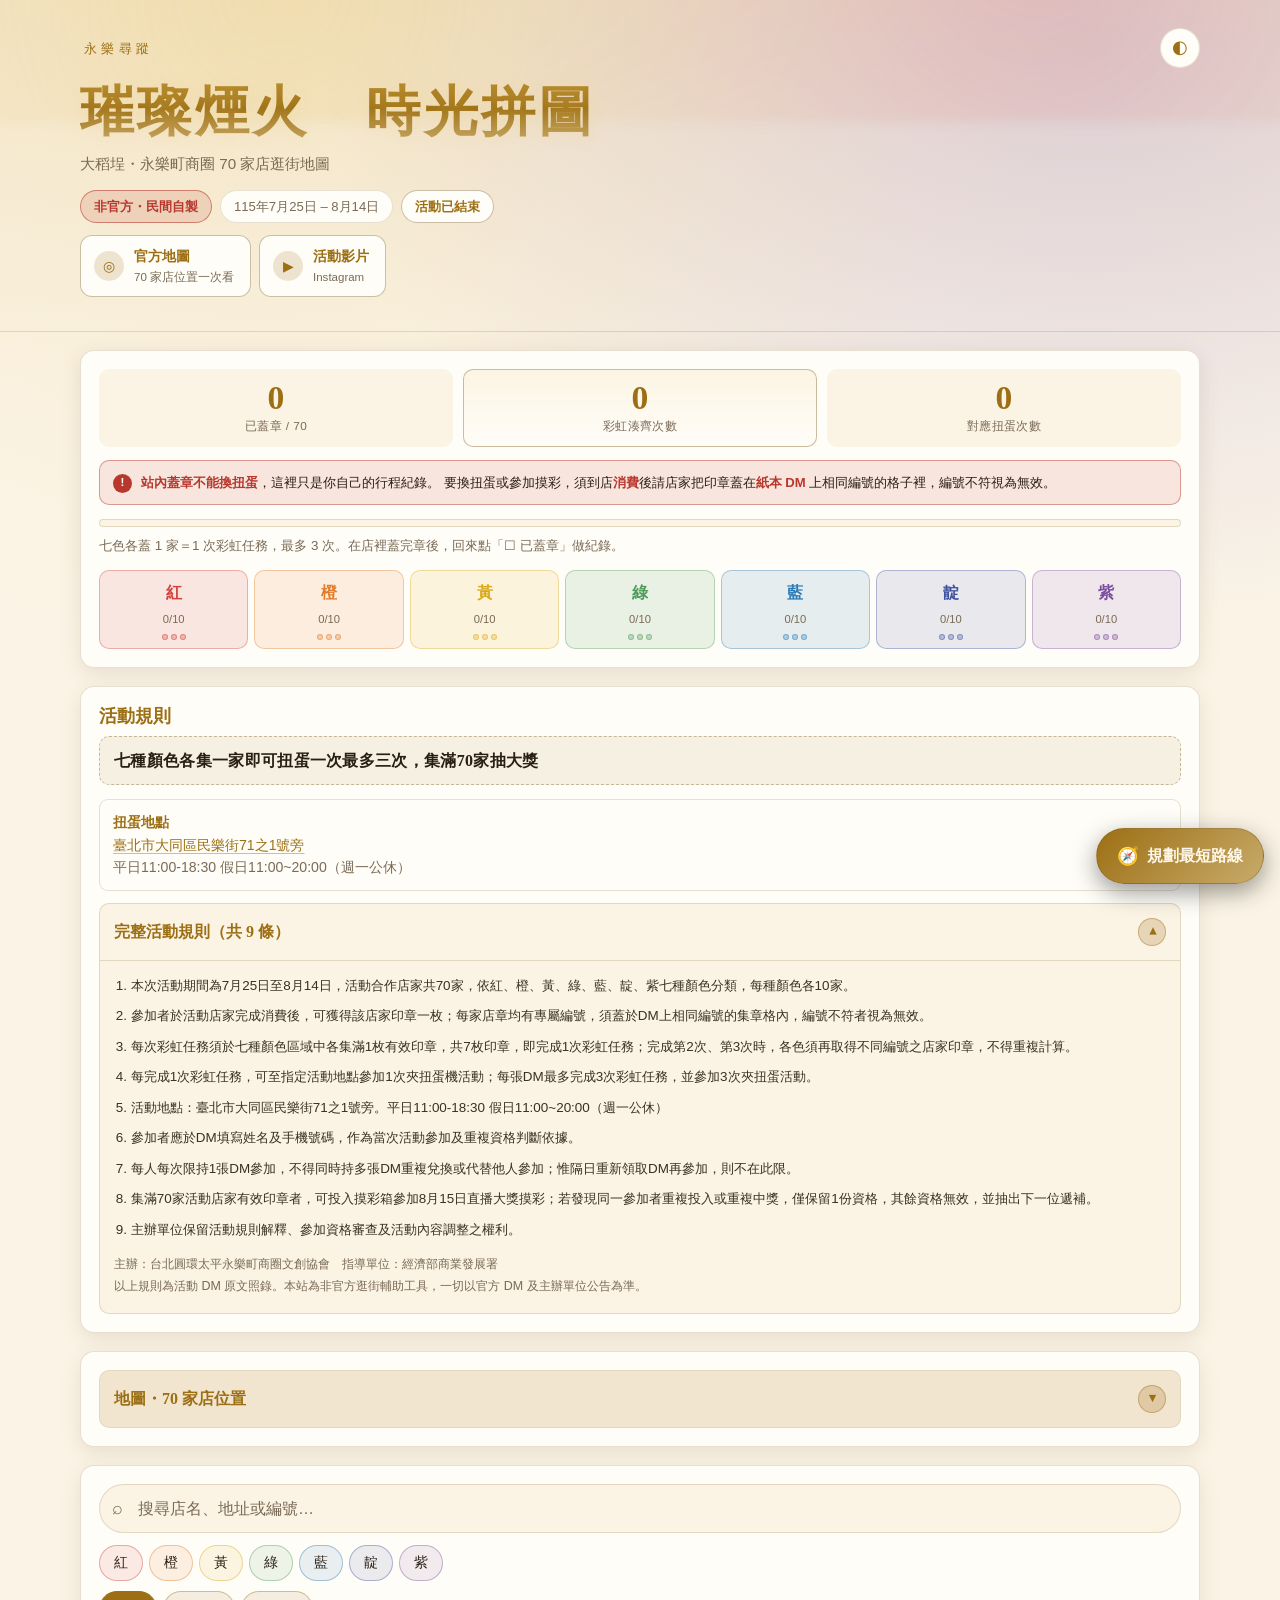
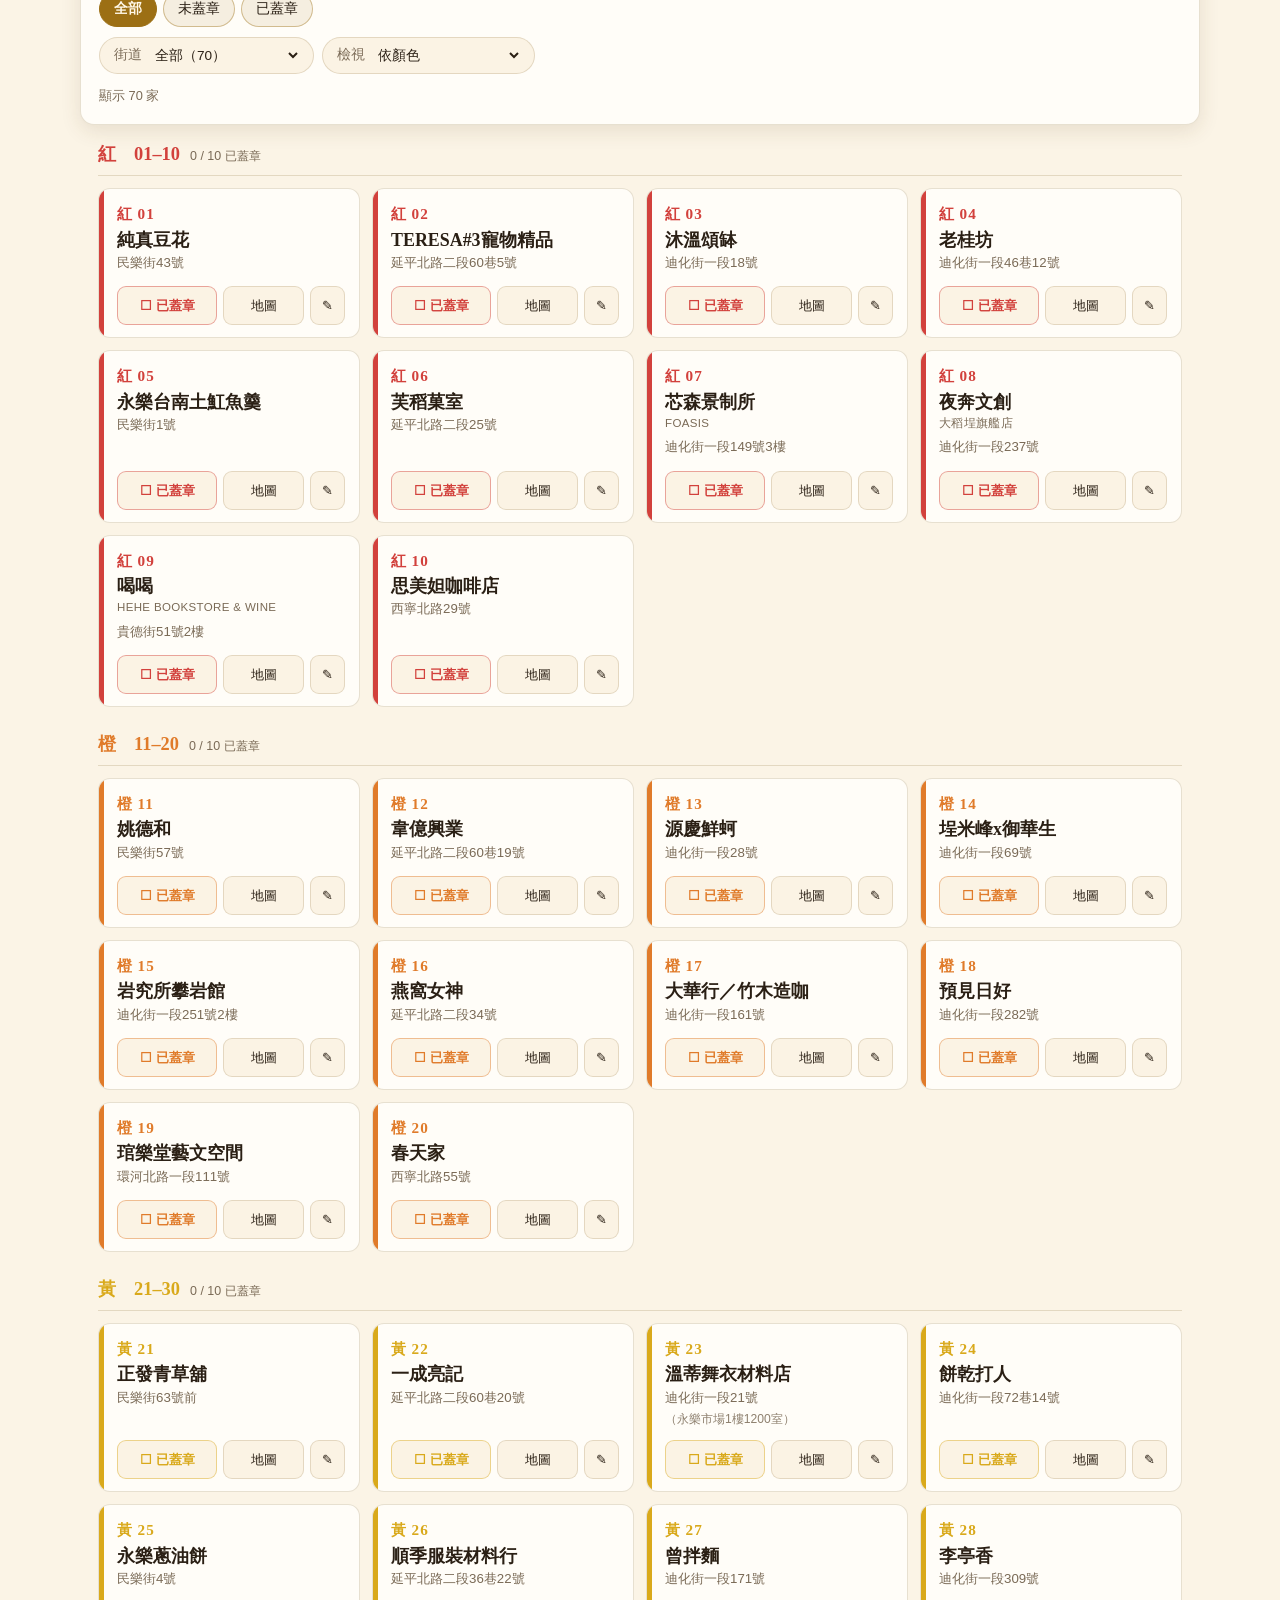
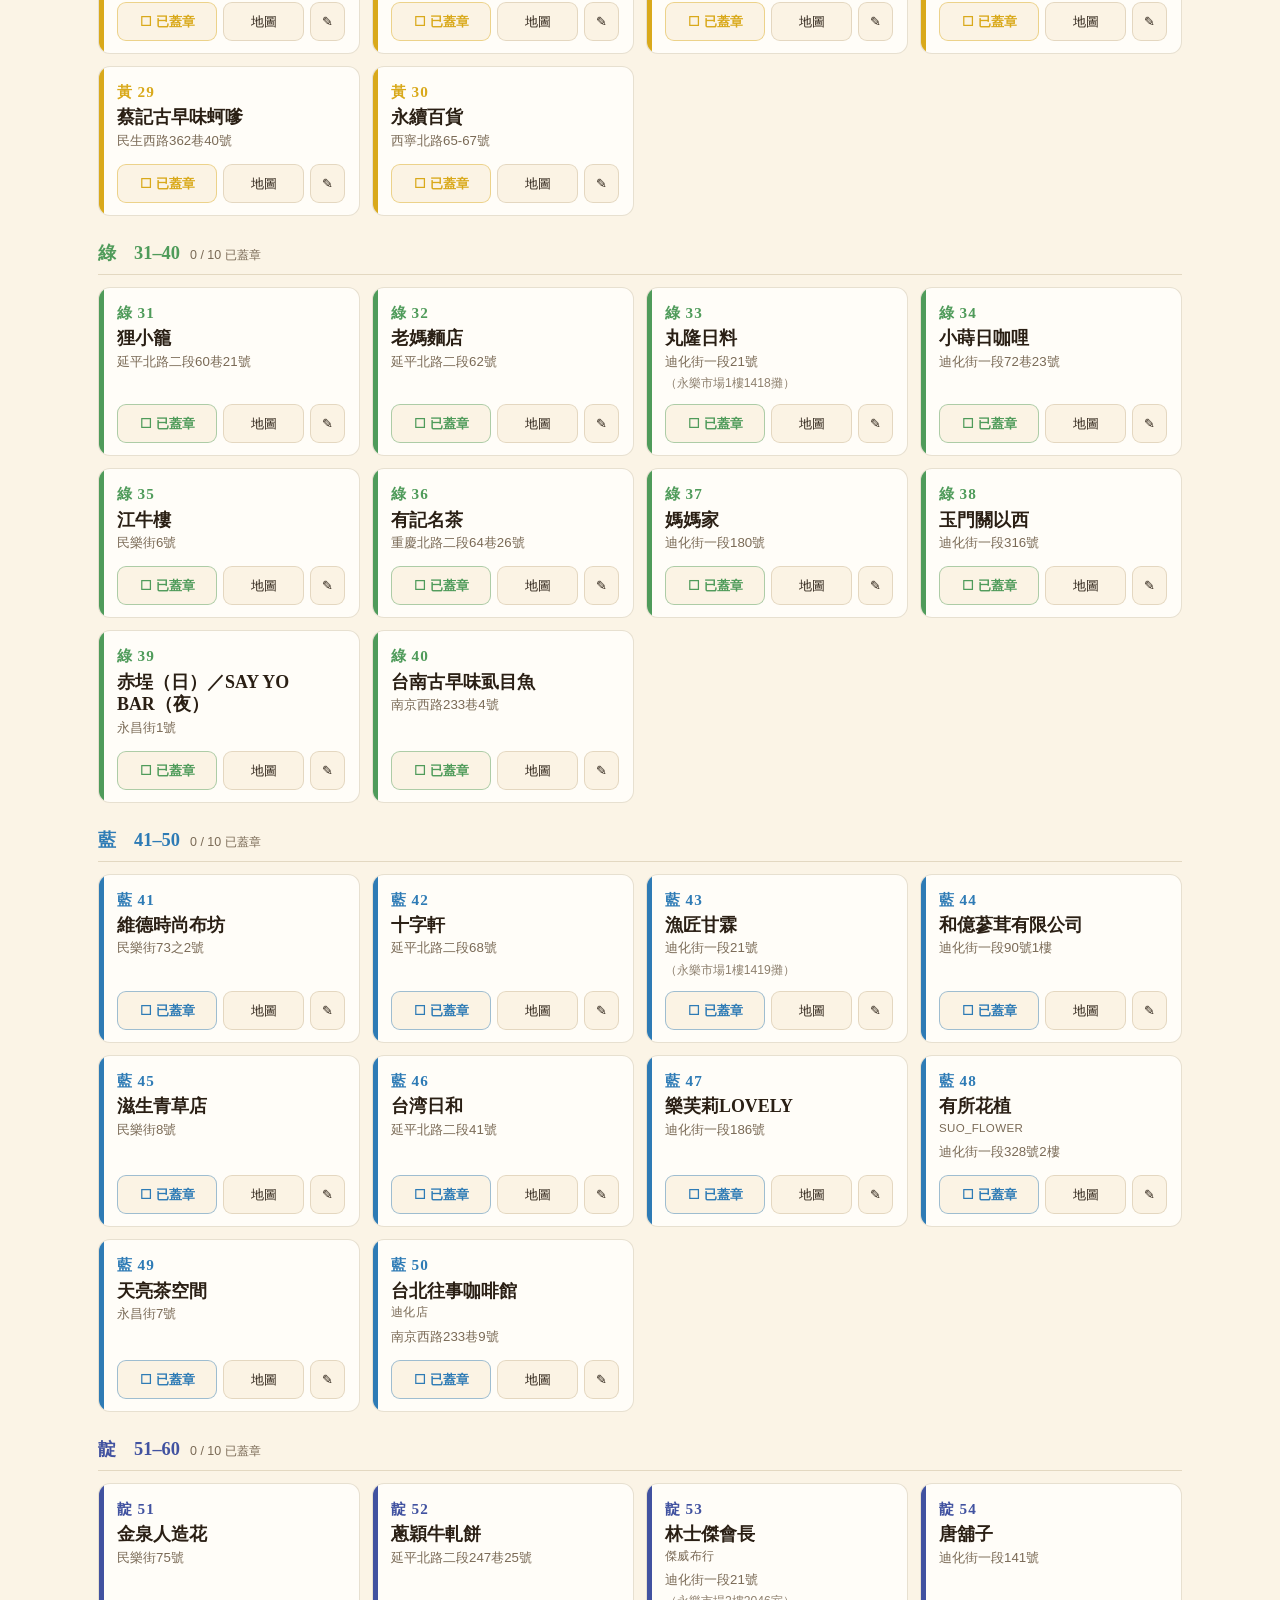
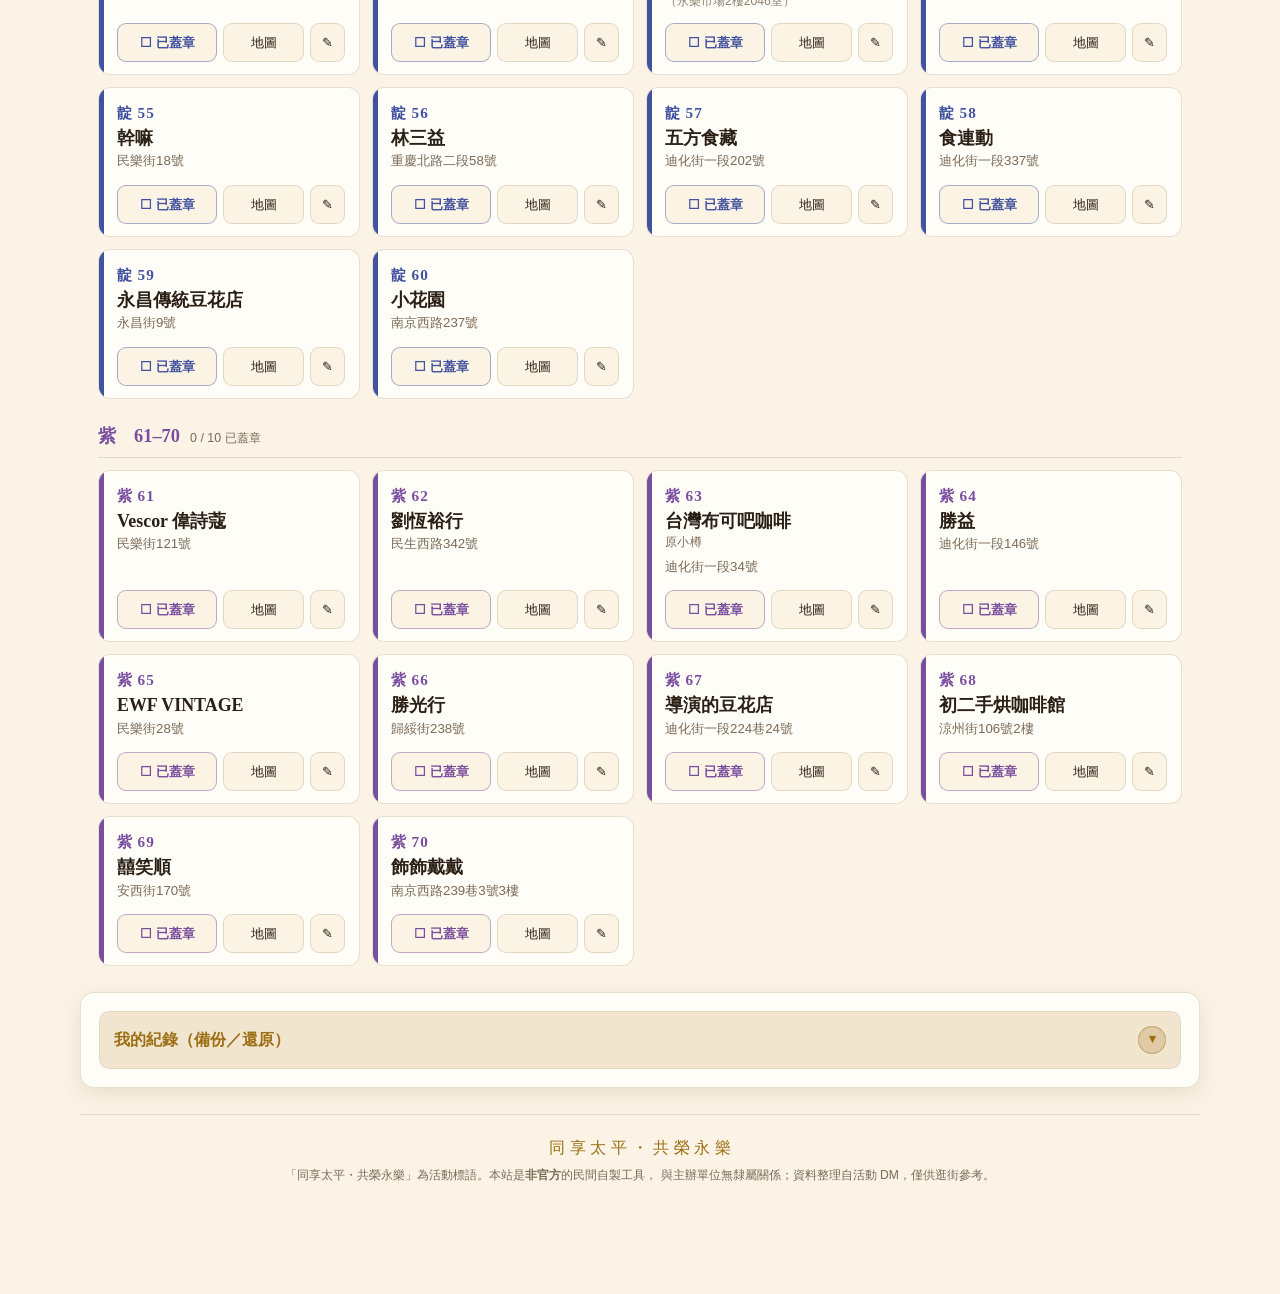
==== commit 4a04a3fc: "Add files via upload" ====
--- a/index.html
+++ b/index.html
@@ -3,8 +3,8 @@
 <head>
 <meta charset="utf-8">
 <meta name="viewport" content="width=device-width, initial-scale=1, viewport-fit=cover">
-<title>璀璨煙火・時光拼圖｜大稻埕永樂町逛街地圖</title>
-<meta name="description" content="永樂町商圈「璀璨煙火・時光拼圖」70 家店集章活動的逛街助手：依顏色與街道找店、規劃路線、記錄集章進度與彩虹任務。">
+<title>璀璨煙火・時光拼圖 逛街地圖｜非官方輔助工具</title>
+<meta name="description" content="永樂町商圈「璀璨煙火・時光拼圖」活動的非官方逛街輔助工具：依顏色與街道找 70 家店、規劃步行路線、記錄自己的蓋章進度。站內紀錄不等於官方印章，一切以主辦單位公告為準。">
 <meta name="theme-color" content="#101736">
 <link rel="manifest" href="manifest.json">
 <link rel="icon" href="icons/icon-192.png" sizes="192x192" type="image/png">
@@ -29,9 +29,10 @@
     </div>
 
     <h1 class="hero__title">璀璨煙火<span class="hero__dot">・</span>時光拼圖</h1>
-    <p class="hero__sub">大稻埕・永樂町商圈 70 家店集章逛街地圖</p>
+    <p class="hero__sub">大稻埕・永樂町商圈 70 家店逛街地圖</p>
 
     <div class="hero__meta">
+      <span class="pill pill--warn">非官方・民間自製</span>
       <span class="pill" id="dateRange">115年7月25日 – 8月14日</span>
       <span class="pill pill--accent" id="countdown">活動進行中</span>
     </div>
@@ -57,20 +58,20 @@
 
 <!-- ── 進度儀表 ───────────────────────────────────────── -->
 <section class="panel progress" aria-labelledby="progressHeading">
-  <h2 class="sr-only" id="progressHeading">集章進度</h2>
+  <h2 class="sr-only" id="progressHeading">我的蓋章進度</h2>
 
   <div class="progress__stats">
     <div class="stat">
       <span class="stat__num" id="statStamps">0</span>
-      <span class="stat__label">已集章 / 70</span>
+      <span class="stat__label">已蓋章 / 70</span>
     </div>
     <div class="stat stat--hero">
       <span class="stat__num" id="statRounds">0</span>
-      <span class="stat__label">彩虹任務完成</span>
+      <span class="stat__label">彩虹湊齊次數</span>
     </div>
     <div class="stat">
       <span class="stat__num" id="statGacha">0</span>
-      <span class="stat__label">可夾扭蛋次數</span>
+      <span class="stat__label">對應扭蛋次數</span>
     </div>
   </div>
 
@@ -82,11 +83,11 @@
     </span>
   </p>
 
-  <div class="bar" role="img" aria-label="總集章進度" id="totalBarWrap">
+  <div class="bar" role="img" aria-label="已蓋章進度" id="totalBarWrap">
     <div class="bar__fill" id="totalBar"></div>
   </div>
 
-  <p class="progress__hint" id="nextHint">七色各集 1 家＝完成 1 次彩虹任務，最多 3 次。</p>
+  <p class="progress__hint" id="nextHint">七色各蓋 1 家＝1 次彩虹任務，最多 3 次。</p>
 
   <ul class="rainbow" id="rainbow"></ul>
 </section>
@@ -145,8 +146,8 @@
 
     <div class="chips chips--status" role="group" aria-label="狀態篩選">
       <button class="chip chip--status is-on" data-status="all" type="button">全部</button>
-      <button class="chip chip--status" data-status="todo" type="button">未集章</button>
-      <button class="chip chip--status" data-status="done" type="button">已集章</button>
+      <button class="chip chip--status" data-status="todo" type="button">未蓋章</button>
+      <button class="chip chip--status" data-status="done" type="button">已蓋章</button>
     </div>
 
     <div class="selects">
@@ -242,6 +243,7 @@
     </summary>
     <div class="details__body">
       <p class="callout__muted">集章紀錄與筆記只存在這台裝置的瀏覽器裡。換手機或清快取前記得備份。</p>
+
       <div class="btn-row">
         <button class="btn" id="exportBtn" type="button">匯出備份</button>
         <button class="btn" id="importBtn" type="button">還原備份</button>
@@ -254,7 +256,10 @@
 
 <footer class="footer">
   <p>同享太平・共榮永樂</p>
-  <p class="footer__muted">資料整理自活動 DM，僅供逛街參考。</p>
+  <p class="footer__muted">
+    「同享太平・共榮永樂」為活動標語。本站是<strong>非官方</strong>的民間自製工具，
+    與主辦單位無隸屬關係；資料整理自活動 DM，僅供逛街參考。
+  </p>
 </footer>
 
 <!-- 浮動：規劃最短集滿路線 -->
--- a/styles.css
+++ b/styles.css
@@ -176,6 +176,14 @@
   font-size: 0.82rem;
   color: var(--muted);
 }
+/* 身分標記：讓人一眼看出這不是官方網站 */
+.pill--warn {
+  border-color: color-mix(in srgb, var(--danger) 55%, transparent);
+  background: color-mix(in srgb, var(--danger) 14%, transparent);
+  color: var(--danger);
+  font-weight: 700;
+}
+
 .pill--accent {
   border-color: var(--border-strong);
   color: var(--gold);
